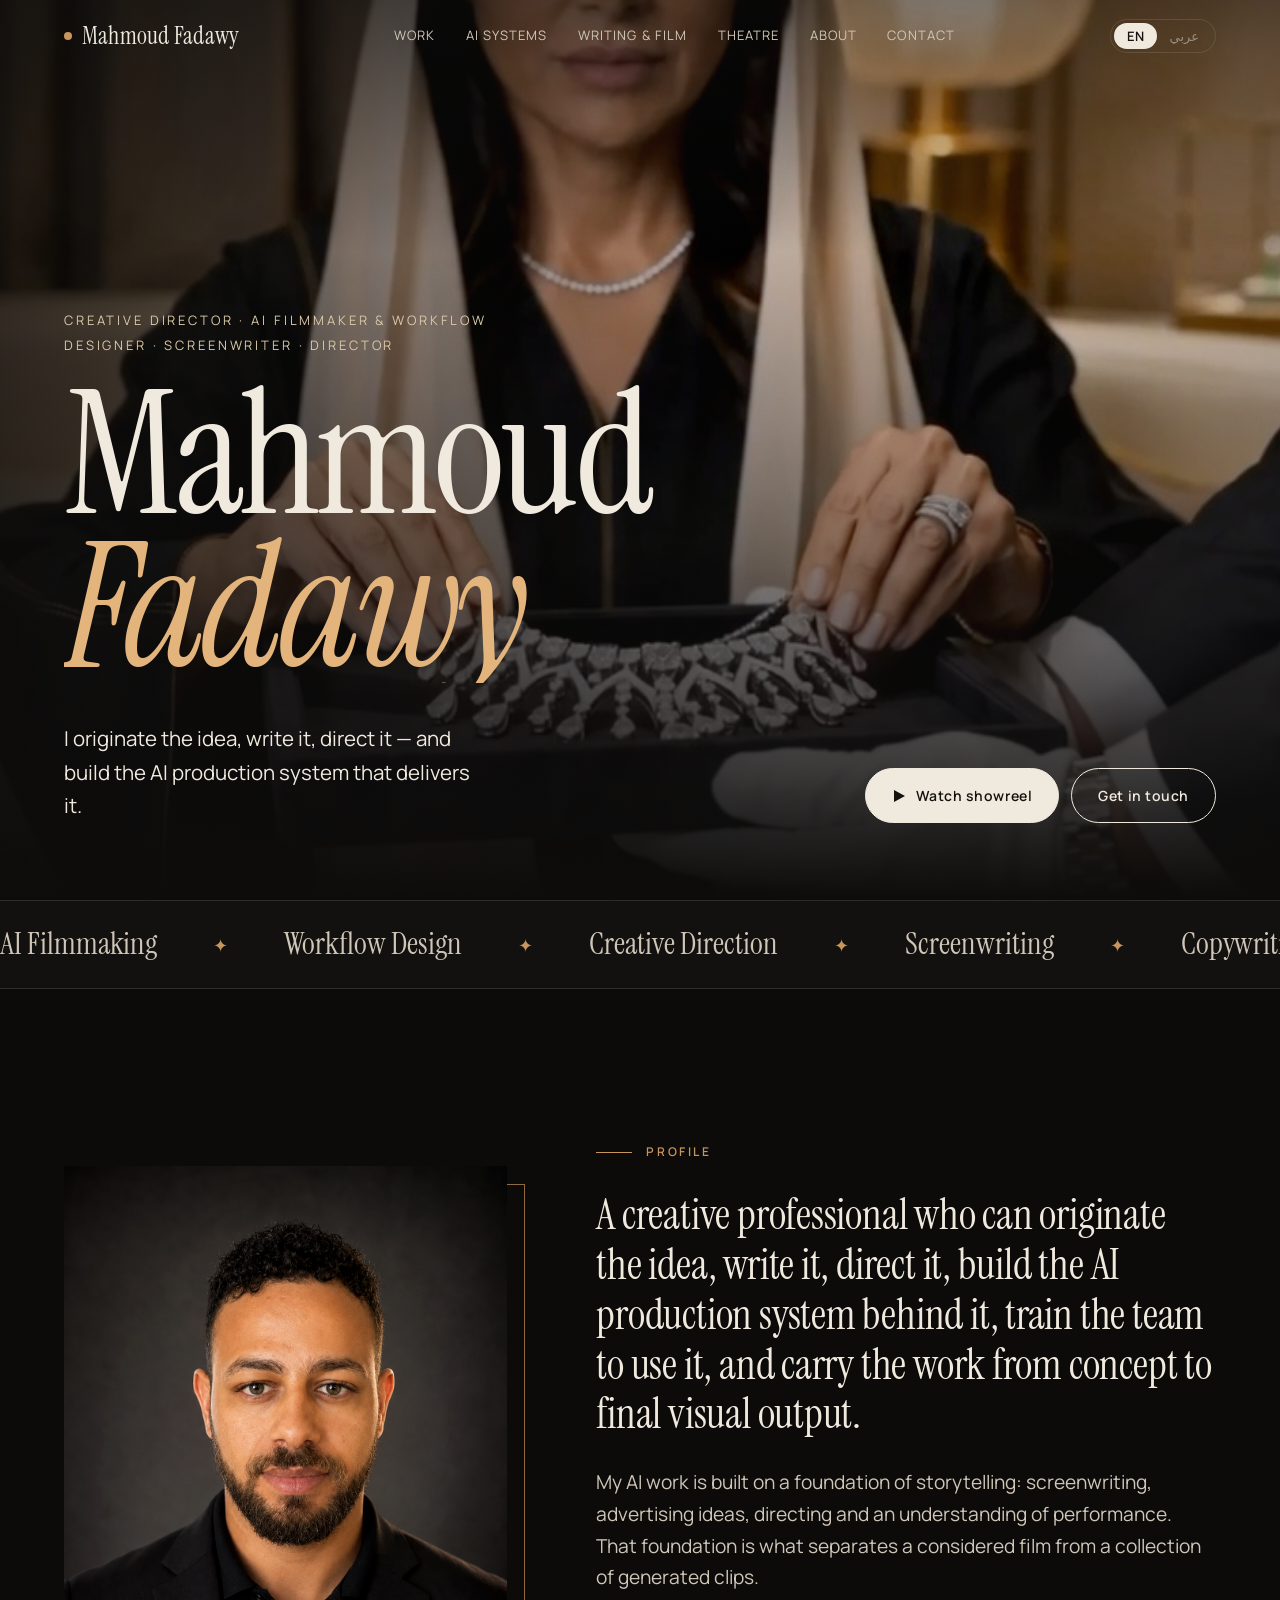
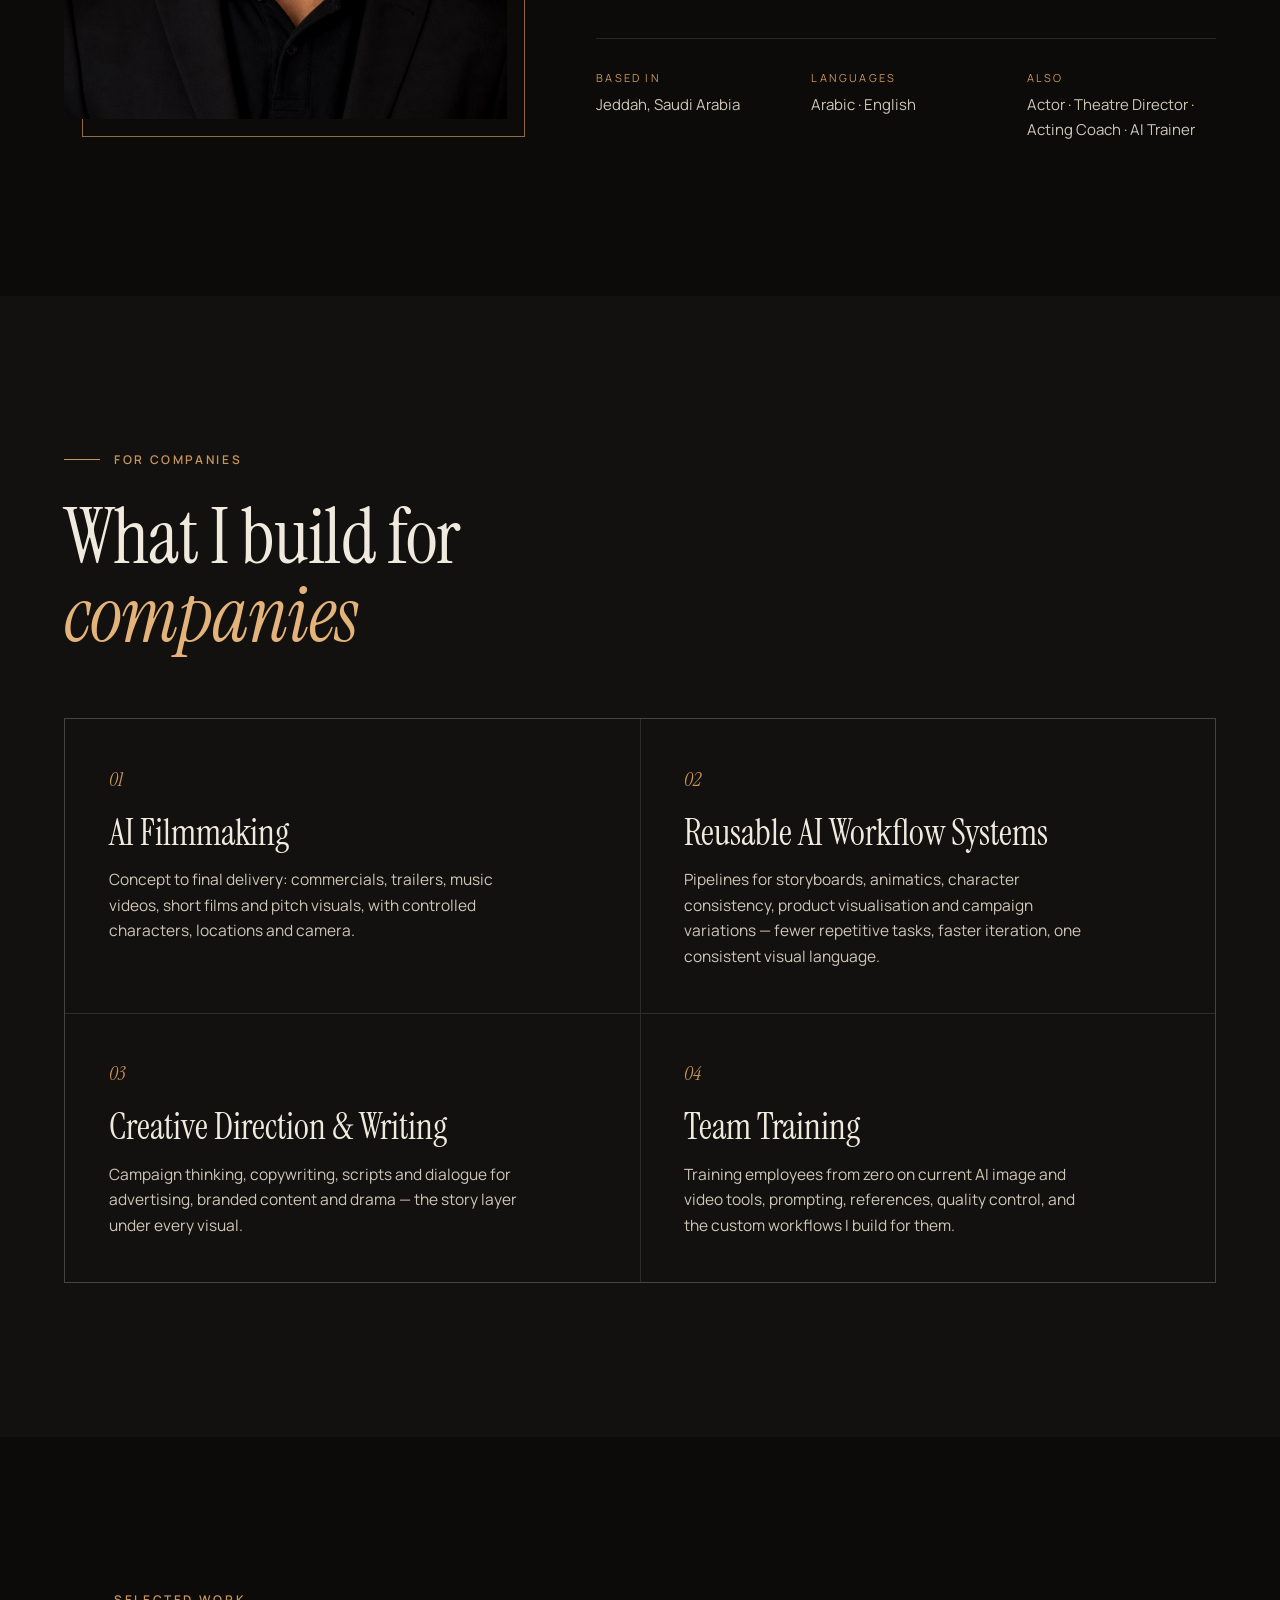
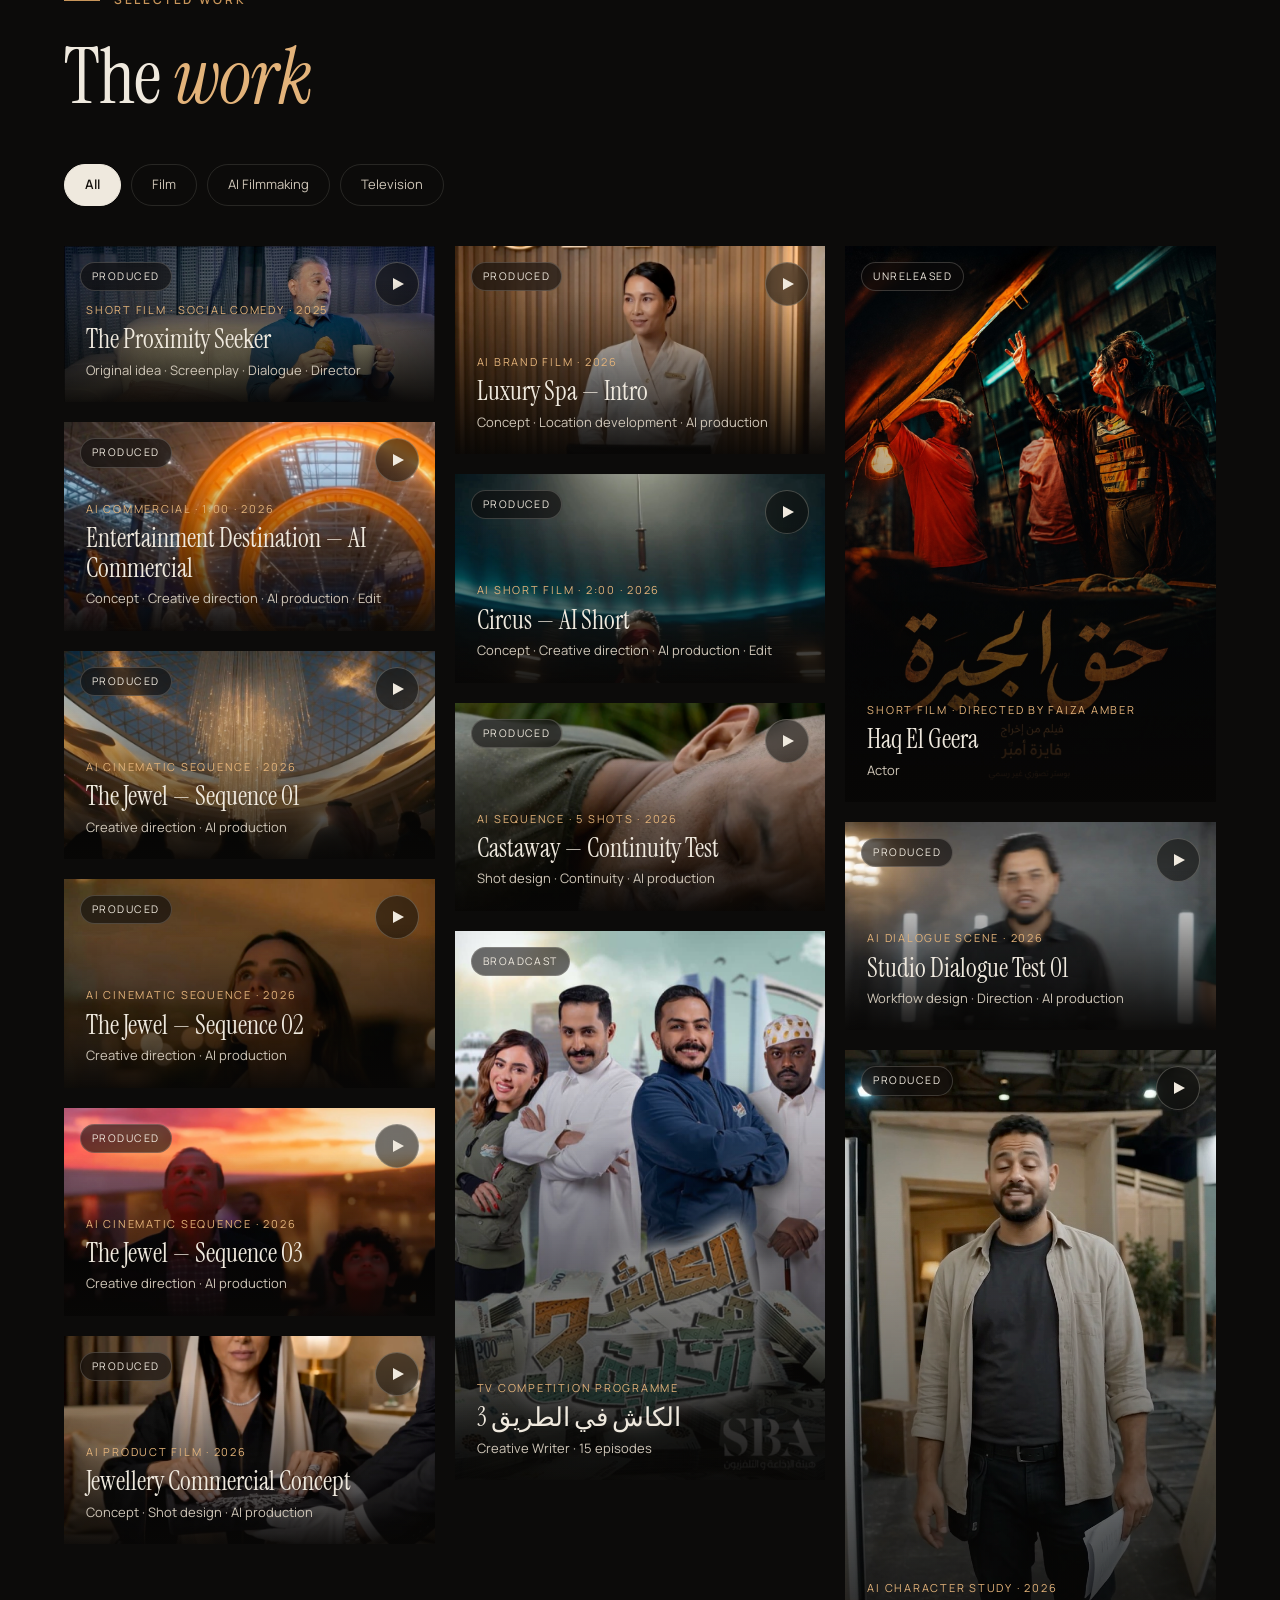
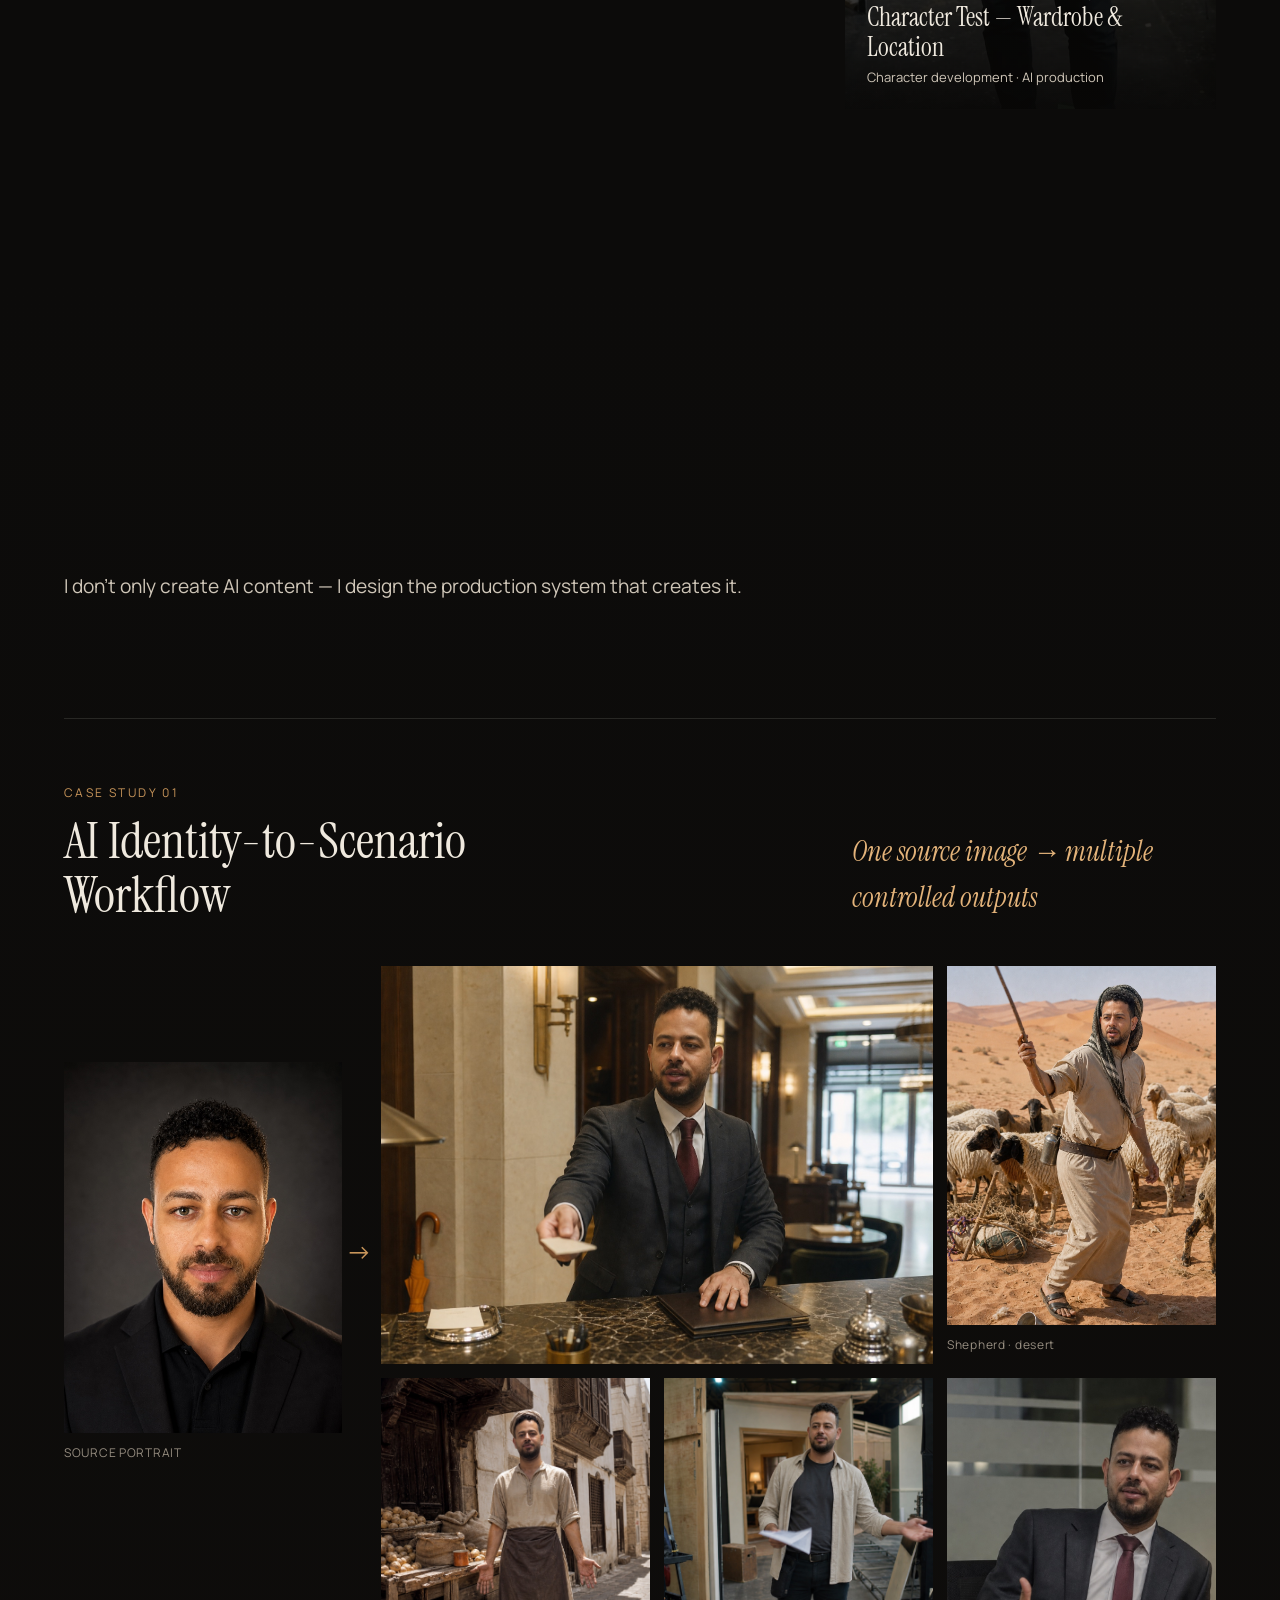
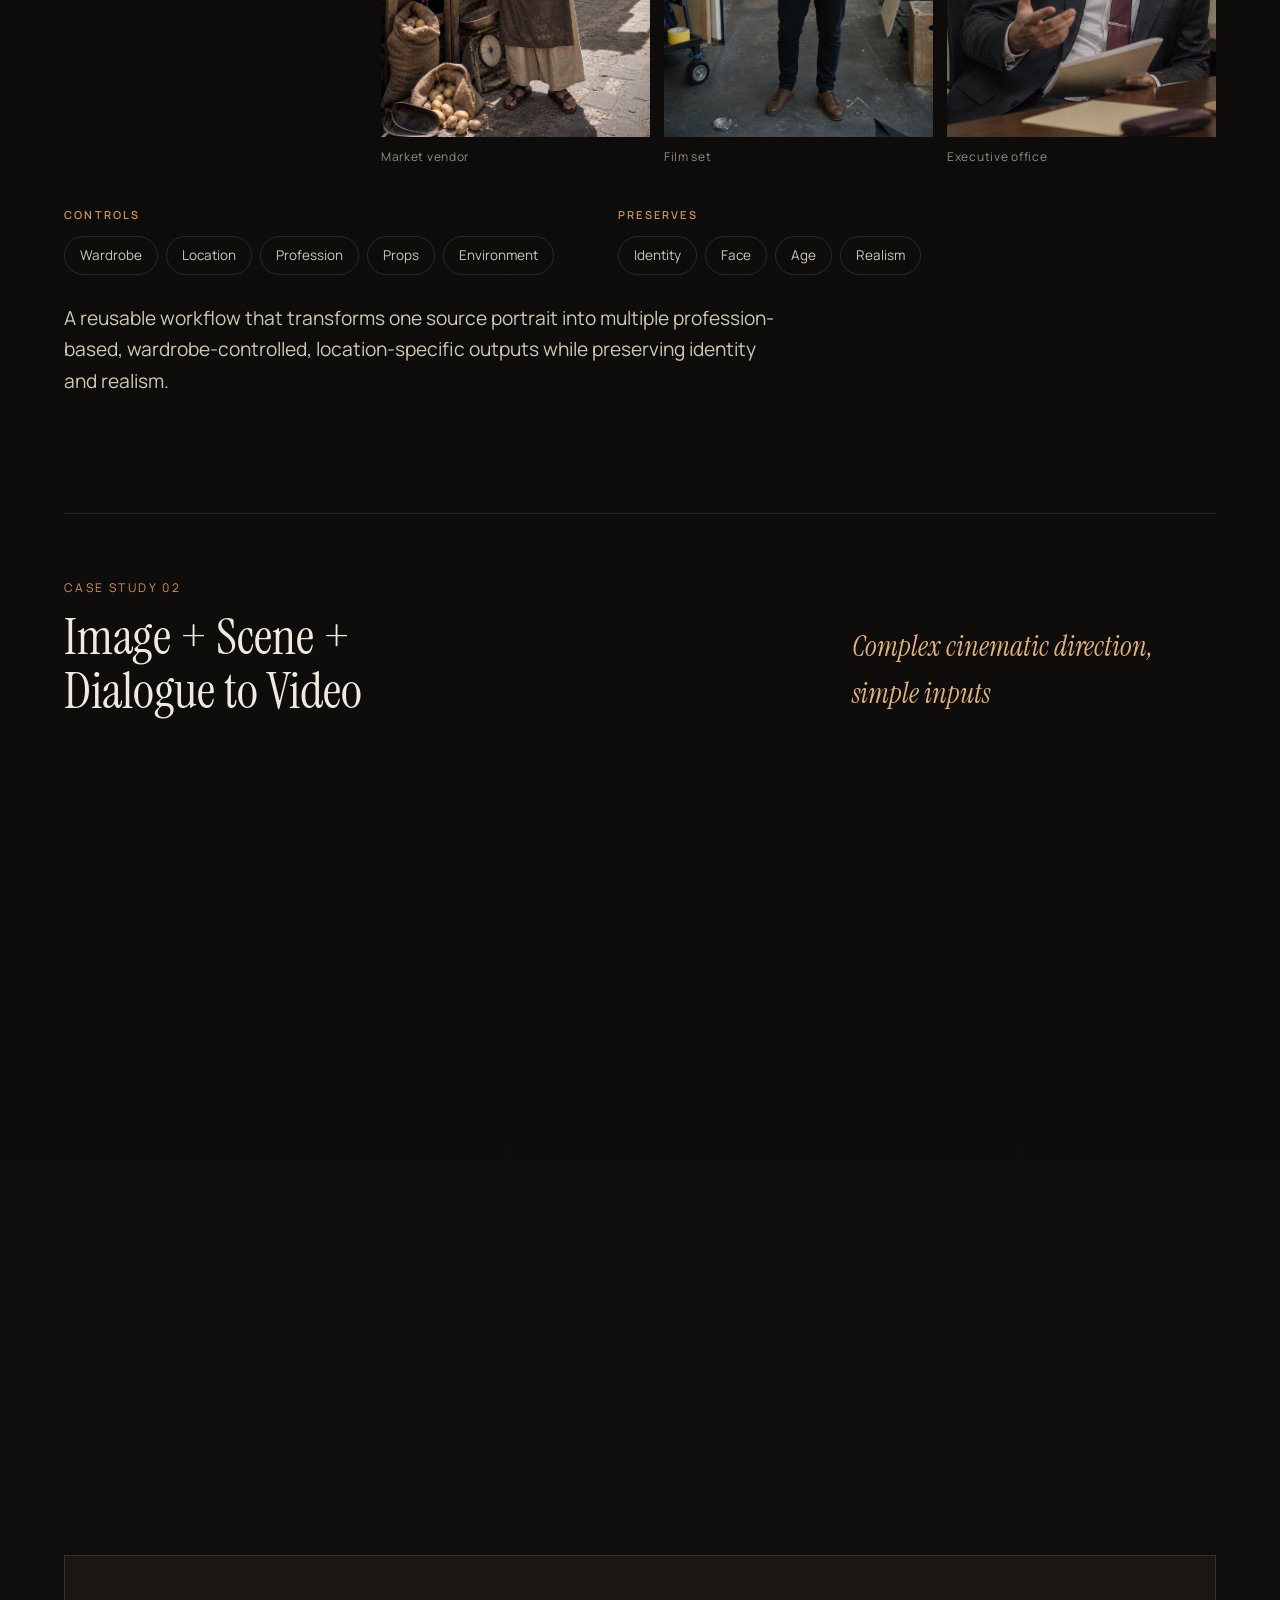
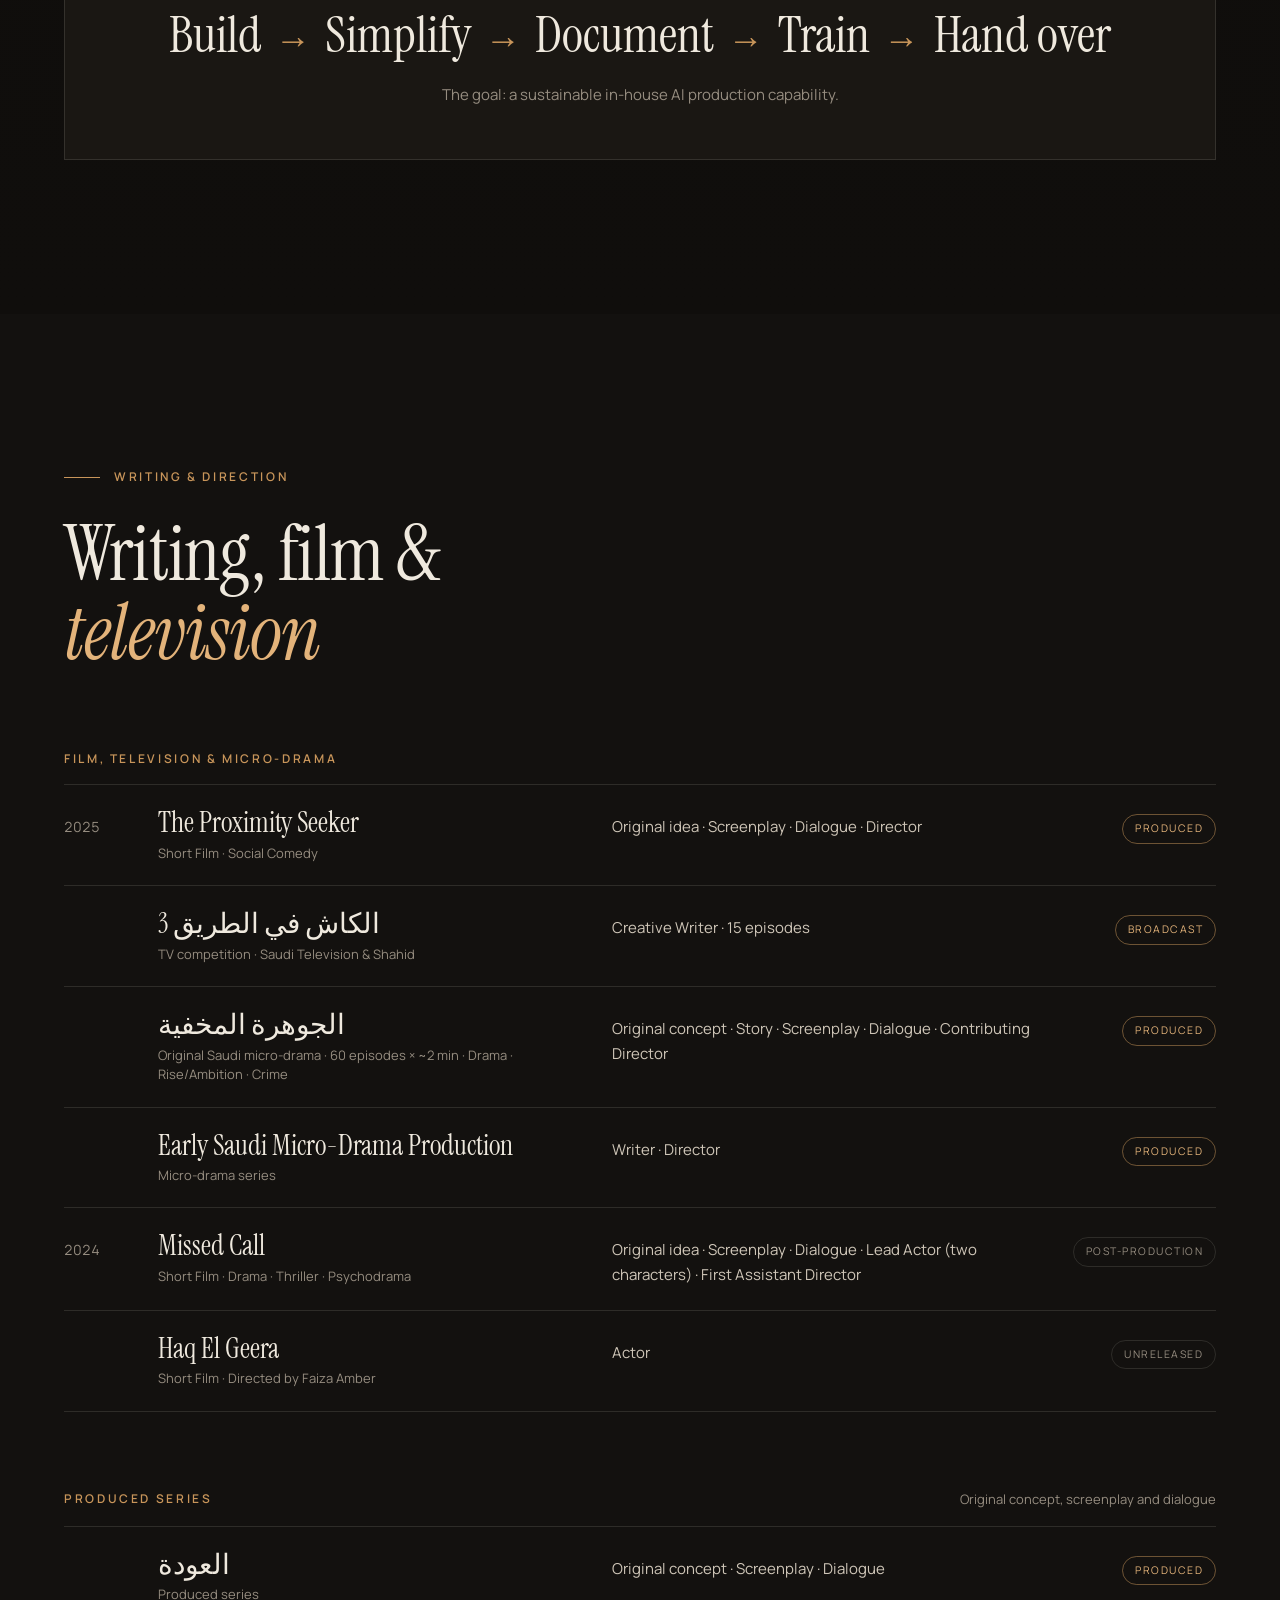
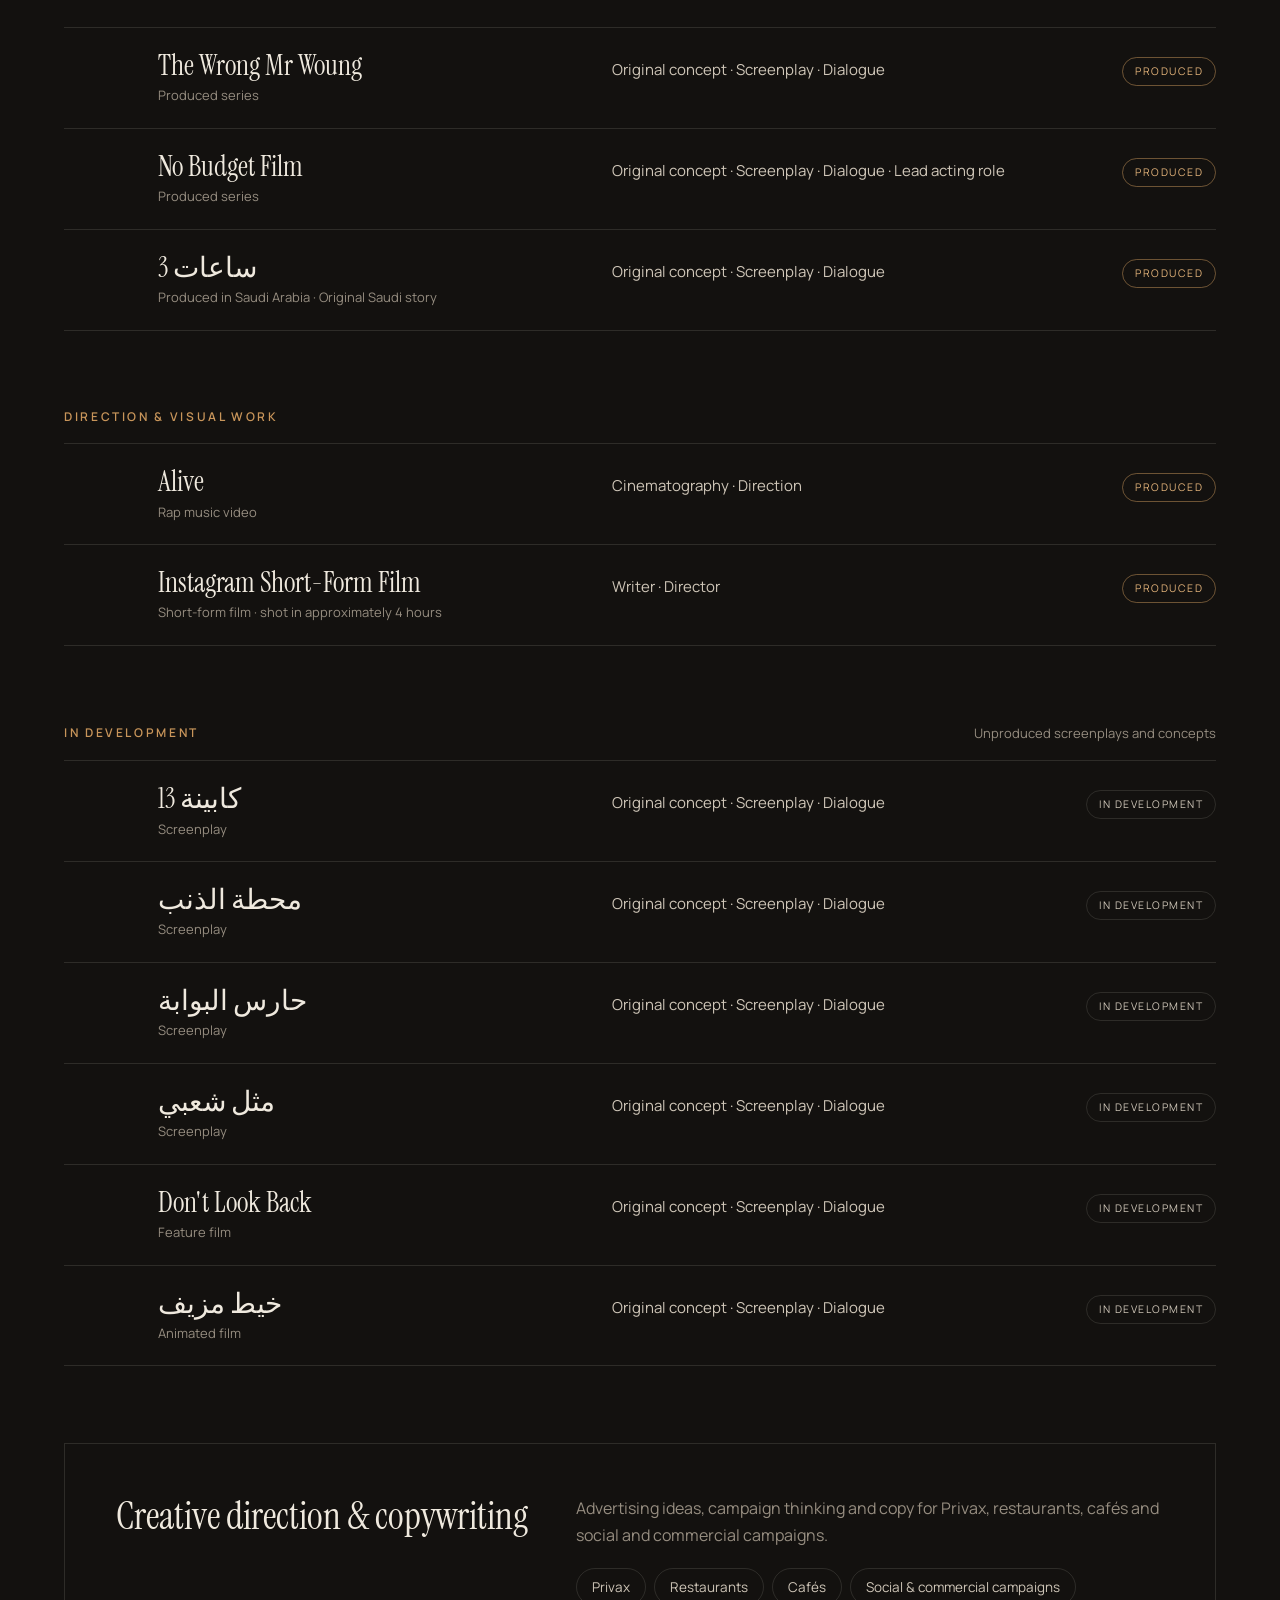
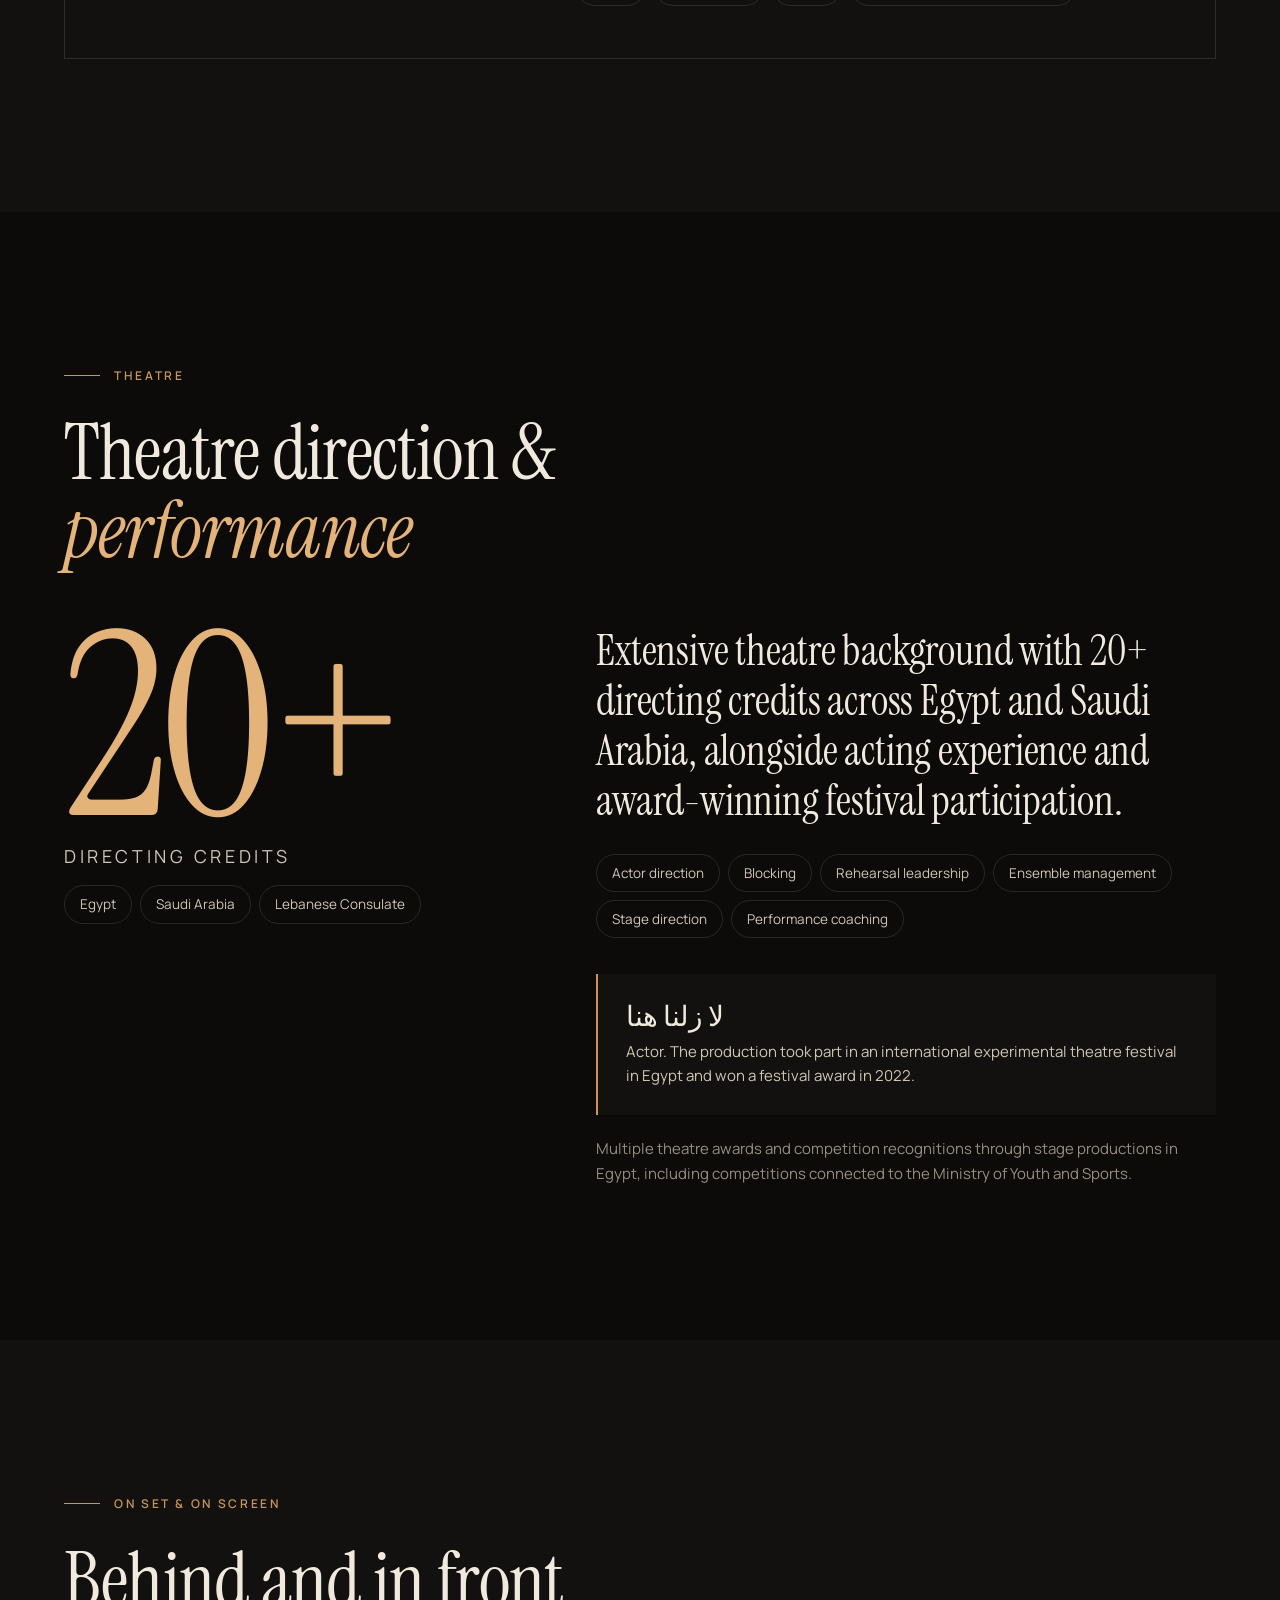
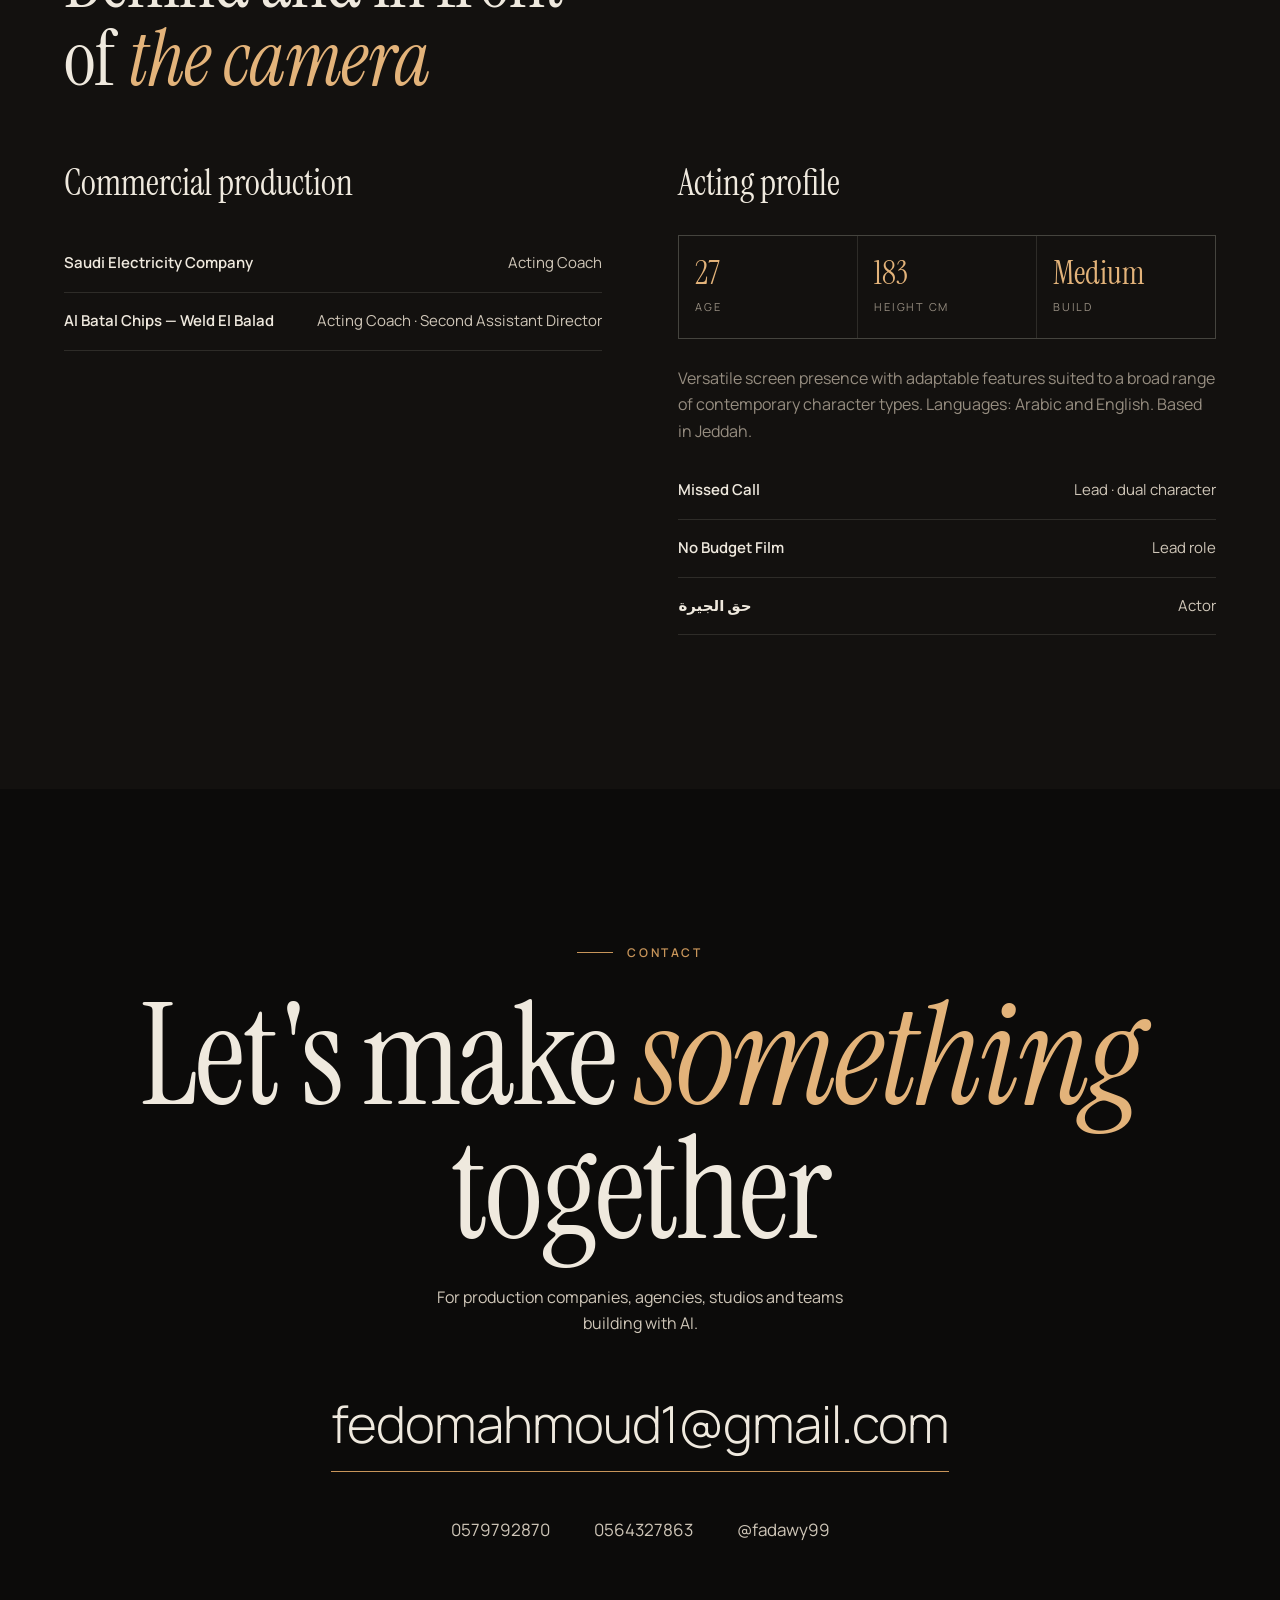
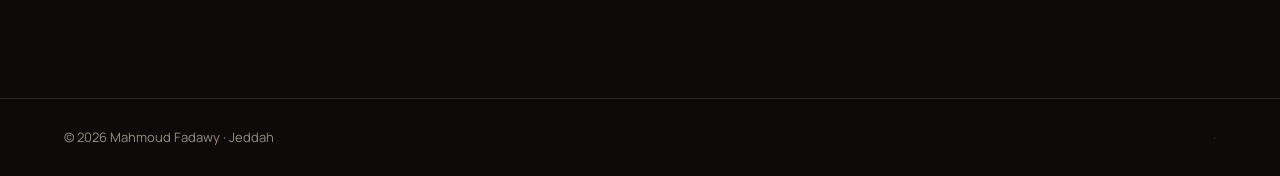
==== index.html @ d5ceb73c "Initial portfolio site Co-Authored-By: Claude Sonnet 5.5 <noreply@anthropic.com>" ====
<!doctype html>
<html lang="en" dir="ltr">
<head>
<meta charset="utf-8">
<meta name="viewport" content="width=device-width,initial-scale=1,viewport-fit=cover">
<title>Mahmoud Fadawy — Creative Director · AI Filmmaker · Screenwriter · Director</title>
<meta name="description" content="Mahmoud Fadawy is a Jeddah-based creative director, AI filmmaker and workflow designer, screenwriter and director. Portfolio of AI films, reusable AI production systems, film, television and theatre.">
<meta name="theme-color" content="#0c0b0a">
<meta property="og:title" content="Mahmoud Fadawy — Creative Director · AI Filmmaker · Director">
<meta property="og:description" content="AI filmmaking, reusable AI production systems, screenwriting and direction. Based in Jeddah.">
<meta property="og:image" content="media/img/p-reel.jpg">
<meta property="og:type" content="website">
<link rel="icon" href="data:image/svg+xml,<svg xmlns='http://www.w3.org/2000/svg' viewBox='0 0 32 32'><rect width='32' height='32' fill='%230c0b0a'/><circle cx='16' cy='16' r='6' fill='%23c8955a'/></svg>">
<link rel="preconnect" href="https://fonts.googleapis.com">
<link rel="preconnect" href="https://fonts.gstatic.com" crossorigin>
<link href="https://fonts.googleapis.com/css2?family=Instrument+Serif:ital@0;1&family=Manrope:wght@300;400;500;600;700&family=Noto+Kufi+Arabic:wght@400;500&family=IBM+Plex+Sans+Arabic:wght@300;400;500;600&display=swap" rel="stylesheet">
<link rel="stylesheet" href="css/style.css">
</head>
<body>

<header class="top" id="top">
  <div class="wrap bar">
    <a class="brand" href="#hero" data-ar="محمود فداوي"><i></i>Mahmoud Fadawy</a>
    <nav class="main" id="nav" aria-label="Main">
      <a href="#work" data-ar="الأعمال">Work</a>
      <a href="#systems" data-ar="أنظمة الذكاء الاصطناعي">AI Systems</a>
      <a href="#credits" data-ar="الكتابة والأفلام">Writing &amp; Film</a>
      <a href="#theatre" data-ar="المسرح">Theatre</a>
      <a href="#about" data-ar="نبذة">About</a>
      <a href="#contact" data-ar="تواصل">Contact</a>
    </nav>
    <div class="tools">
      <div class="lang" role="group" aria-label="Language">
        <button type="button" data-l="en" class="on" aria-label="English">EN</button>
        <button type="button" data-l="ar" aria-label="العربية">عربي</button>
      </div>
      <button class="burger" id="burger" aria-label="Menu" aria-expanded="false"><span></span><span></span></button>
    </div>
  </div>
</header>

<main>
<!-- HERO -->
<section class="hero" id="hero">
  <video class="bg" id="heroVid" src="media/video/reel.mp4" poster="media/img/p-reel.jpg" muted loop playsinline autoplay preload="auto"></video>
  <div class="wrap">
    <p class="kicker" data-ar="مدير إبداعي · صانع أفلام ذكاء اصطناعي ومصمم أنظمة إنتاج · كاتب سيناريو · مخرج">Creative Director · AI Filmmaker &amp; Workflow Designer · Screenwriter · Director</p>
    <h1 aria-label="Mahmoud Fadawy"><span><b data-ar="محمود">Mahmoud</b></span><span><b data-ar="فداوي">Fadawy</b></span></h1>
    <div class="row">
      <p class="tag" data-ar="أبتكر الفكرة، وأكتبها، وأخرجها، وأبني نظام الإنتاج بالذكاء الاصطناعي الذي يُنجزها.">I originate the idea, write it, direct it — and build the AI production system that delivers it.</p>
      <div class="ctas">
        <button class="btn fill" id="reelBtn" type="button"><svg viewBox="0 0 14 14" fill="currentColor"><path d="M2 1l11 6-11 6z"/></svg><span data-ar="شاهد الشوريل">Watch showreel</span></button>
        <a class="btn ghost" href="#contact" data-ar="تواصل معي">Get in touch</a>
      </div>
    </div>
  </div>
</section>

<div class="ticker" aria-hidden="true"><div id="tick"></div></div>

<!-- ABOUT -->
<section class="about" id="about">
  <div class="wrap grid">
    <div class="portrait rv"><img src="media/img/headshot.jpg" alt="Mahmoud Fadawy" width="1122" height="1402" loading="lazy"></div>
    <div>
      <div class="eyebrow rv" data-ar="نبذة">Profile</div>
      <p class="statement rv d1" data-ar="مبدع محترف يبتكر الفكرة ويكتبها ويخرجها، ويبني نظام الإنتاج بالذكاء الاصطناعي خلفها، ويدرّب الفريق على استخدامه، ويمضي بالعمل من الفكرة حتى المخرج البصري النهائي.">A creative professional who can originate the idea, write it, direct it, build the AI production system behind it, train the team to use it, and carry the work from concept to final visual output.</p>
      <p class="lead rv d2" data-ar="يقوم عملي في الذكاء الاصطناعي على أساس من السرد القصصي: الكتابة والأفكار الإعلانية والإخراج وفهم الأداء. هذا الأساس هو ما يفرّق بين فيلم مدروس ومجموعة مقاطع مولَّدة.">My AI work is built on a foundation of storytelling: screenwriting, advertising ideas, directing and an understanding of performance. That foundation is what separates a considered film from a collection of generated clips.</p>
      <dl class="facts rv d3">
        <div><dt data-ar="المقر">Based in</dt><dd data-ar="جدة، المملكة العربية السعودية">Jeddah, Saudi Arabia</dd></div>
        <div><dt data-ar="اللغات">Languages</dt><dd data-ar="العربية · الإنجليزية">Arabic · English</dd></div>
        <div><dt data-ar="أيضًا">Also</dt><dd data-ar="ممثل · مخرج مسرحي · مدرب تمثيل · مدرب ذكاء اصطناعي">Actor · Theatre Director · Acting Coach · AI Trainer</dd></div>
      </dl>
    </div>
  </div>
</section>

<!-- OFFER -->
<section class="offer" id="offer">
  <div class="wrap">
    <div class="eyebrow rv" data-ar="للشركات">For companies</div>
    <h2 class="title rv d1" data-ar="ما أبنيه للشركات">What I build for <em>companies</em></h2>
    <div class="cards">
      <article class="card rv"><span class="n">01</span><h3 data-ar="صناعة أفلام بالذكاء الاصطناعي">AI Filmmaking</h3><p data-ar="من الفكرة إلى التسليم النهائي: إعلانات وتريلرات وكليبات وأفلام قصيرة ومواد عرض، بشخصيات ومواقع وكاميرا خاضعة للتحكم.">Concept to final delivery: commercials, trailers, music videos, short films and pitch visuals, with controlled characters, locations and camera.</p></article>
      <article class="card rv d1"><span class="n">02</span><h3 data-ar="أنظمة إنتاج قابلة لإعادة الاستخدام">Reusable AI Workflow Systems</h3><p data-ar="مسارات عمل للستوري بورد والأنيماتك وثبات الشخصيات وتصوير المنتجات ونسخ الحملات: مهام متكررة أقل، وتكرار أسرع، ولغة بصرية موحّدة.">Pipelines for storyboards, animatics, character consistency, product visualisation and campaign variations — fewer repetitive tasks, faster iteration, one consistent visual language.</p></article>
      <article class="card rv"><span class="n">03</span><h3 data-ar="إدارة إبداعية وكتابة">Creative Direction &amp; Writing</h3><p data-ar="التفكير الإعلاني وكتابة الإعلانات والسيناريو والحوار للإعلان والمحتوى التجاري والدراما: الطبقة القصصية تحت كل صورة.">Campaign thinking, copywriting, scripts and dialogue for advertising, branded content and drama — the story layer under every visual.</p></article>
      <article class="card rv d1"><span class="n">04</span><h3 data-ar="تدريب الفرق">Team Training</h3><p data-ar="تدريب الموظفين من الصفر على أدوات الصورة والفيديو بالذكاء الاصطناعي والتوجيه والمراجع ومراقبة الجودة، وعلى أنظمة العمل المخصصة التي أبنيها.">Training employees from zero on current AI image and video tools, prompting, references, quality control, and the custom workflows I build for them.</p></article>
    </div>
  </div>
</section>

<!-- WORK -->
<section class="work-sec" id="work">
  <div class="wrap">
    <div class="eyebrow rv" data-ar="مختارات">Selected work</div>
    <h2 class="title rv d1" data-ar="الأعمال">The <em>work</em></h2>
    <div class="filters" id="filters" role="tablist"></div>
    <div class="masonry" id="works"></div>
  </div>
</section>

<!-- SYSTEMS -->
<section class="systems" id="systems">
  <div class="wrap">
    <div class="eyebrow rv" data-ar="أنظمة الإنتاج">Production systems</div>
    <h2 class="title rv d1" data-ar="أنظمة العمل بالذكاء الاصطناعي">AI workflow <em>systems</em></h2>
    <p class="lead rv d2" data-ar="لا أكتفي بصناعة محتوى الذكاء الاصطناعي، بل أصمّم نظام الإنتاج الذي يصنعه.">I don't only create AI content — I design the production system that creates it.</p>

    <!-- Case 01 -->
    <div class="case">
      <div class="head rv">
        <div>
          <div class="tag" data-ar="دراسة حالة ٠١">Case study 01</div>
          <h3 data-ar="نظام تحويل الهوية إلى سيناريو">AI Identity-to-Scenario Workflow</h3>
        </div>
        <p class="key" data-ar="صورة واحدة ← مخرجات متعددة تحت السيطرة">One source image → multiple controlled outputs</p>
      </div>
      <div class="ident">
        <figure class="src rv"><img src="media/img/headshot.jpg" alt="Source portrait" loading="lazy"><figcaption data-ar="الصورة المصدر">SOURCE PORTRAIT</figcaption></figure>
        <div class="results">
          <figure class="rv wide"><img src="media/img/identity-4.jpg" alt="Hotel concierge scenario" loading="lazy"><figcaption data-ar="موظف استقبال فندقي">Hotel concierge</figcaption></figure>
          <figure class="rv d1"><img src="media/img/identity-3.jpg" alt="Shepherd in the desert" loading="lazy"><figcaption data-ar="راعي في الصحراء">Shepherd · desert</figcaption></figure>
          <figure class="rv"><img src="media/img/identity-1.jpg" alt="Market vendor" loading="lazy"><figcaption data-ar="بائع في السوق القديم">Market vendor</figcaption></figure>
          <figure class="rv d1"><img src="media/img/identity-6.jpg" alt="Film set" loading="lazy"><figcaption data-ar="موقع تصوير">Film set</figcaption></figure>
          <figure class="rv d2"><img src="media/img/identity-5.jpg" alt="Executive office" loading="lazy"><figcaption data-ar="مكتب تنفيذي">Executive office</figcaption></figure>
        </div>
      </div>
      <div class="controls rv">
        <div><h4 data-ar="يتحكم في">Controls</h4><div class="pills"><span data-ar="الملابس">Wardrobe</span><span data-ar="الموقع">Location</span><span data-ar="المهنة">Profession</span><span data-ar="الإكسسوارات">Props</span><span data-ar="البيئة">Environment</span></div></div>
        <div><h4 data-ar="ويحافظ على">Preserves</h4><div class="pills"><span data-ar="الهوية">Identity</span><span data-ar="الملامح">Face</span><span data-ar="العمر">Age</span><span data-ar="الواقعية">Realism</span></div></div>
      </div>
      <p class="lead rv" data-ar="نظام قابل لإعادة الاستخدام يحوّل صورة شخصية واحدة إلى مخرجات متعددة بحسب المهنة والملابس والموقع، مع الحفاظ على الهوية والواقعية.">A reusable workflow that transforms one source portrait into multiple profession-based, wardrobe-controlled, location-specific outputs while preserving identity and realism.</p>
    </div>

    <!-- Case 02 -->
    <div class="case">
      <div class="head rv">
        <div>
          <div class="tag" data-ar="دراسة حالة ٠٢">Case study 02</div>
          <h3 data-ar="من الصورة والمشهد والحوار إلى فيديو">Image + Scene + Dialogue to Video</h3>
        </div>
        <p class="key" data-ar="إخراج سينمائي معقّد بمدخلات بسيطة">Complex cinematic direction, simple inputs</p>
      </div>
      <div class="flow rv">
        <div class="in">
          <div class="node"><small data-ar="مدخل ١">Input 1</small><span data-ar="صورة مرجعية">Reference image</span></div>
          <div class="node"><small data-ar="مدخل ٢">Input 2</small><span data-ar="توجيه المشهد">Scene direction</span></div>
          <div class="node"><small data-ar="مدخل ٣">Input 3</small><span data-ar="الحوار الحرفي">Exact dialogue</span></div>
        </div>
        <div class="arrow">→</div>
        <div class="node core"><small data-ar="النظام">System</small><span data-ar="مخرج الفيديو">Video Director</span></div>
        <div class="arrow">→</div>
        <div class="node"><small data-ar="مخرَج">Output</small><span data-ar="برومبت الفيديو النهائي">Final video prompt</span></div>
        <div class="arrow">→</div>
        <div class="node"><small data-ar="التوليد">Render</small><span data-ar="مولّد الفيديو">Video generator</span></div>
      </div>
      <div class="two">
        <div>
          <ul class="checks rv">
            <li data-ar="يحافظ على الهوية والملابس والموقع ما لم يُطلب تغييرها">Preserves identity, wardrobe and location unless a change is requested</li>
            <li data-ar="يوجّه الكاميرا والأداء">Directs camera behaviour and performance</li>
            <li data-ar="يضمن الاستمرارية والفيزياء الواقعية">Maintains continuity and realistic physics</li>
            <li data-ar="يدير الصوت البيئي داخل المشهد">Manages environmental sound within the scene</li>
            <li data-ar="تنطق الشخصية الحوار المكتوب حرفيًا، دون إضافة أي كلام">The character says exactly the supplied dialogue — nothing invented</li>
          </ul>
          <p class="quote rv" data-ar="مناسب للفرق: أي موظف يستطيع تشغيله دون خبرة في كتابة التوجيهات.">Team-friendly by design: anyone can operate it without prompt-writing expertise.</p>
        </div>
        <div class="players rv" id="sysPlayers"></div>
      </div>
    </div>

    <div class="process rv">
      <ol><li data-ar="ابنِ">Build</li><li data-ar="بسِّط">Simplify</li><li data-ar="وثّق">Document</li><li data-ar="درّب">Train</li><li data-ar="سلّم">Hand over</li></ol>
      <p data-ar="الهدف: قدرة إنتاج داخلية مستدامة بالذكاء الاصطناعي داخل شركتك.">The goal: a sustainable in-house AI production capability.</p>
    </div>
  </div>
</section>

<!-- CREDITS -->
<section class="credits" id="credits">
  <div class="wrap">
    <div class="eyebrow rv" data-ar="الكتابة والإخراج">Writing &amp; direction</div>
    <h2 class="title rv d1" data-ar="الكتابة والأفلام والتلفزيون">Writing, film &amp; <em>television</em></h2>
    <div id="creditGroups"></div>
    <div class="copy rv">
      <div>
        <h3 data-ar="الإدارة الإبداعية وكتابة الإعلانات">Creative direction &amp; copywriting</h3>
      </div>
      <div>
        <p class="muted" data-ar="أفكار إعلانية وتفكير حملات وكتابة نصوص لـ Privax والمطاعم والمقاهي وحملات التواصل الاجتماعي والحملات التجارية.">Advertising ideas, campaign thinking and copy for Privax, restaurants, cafés and social and commercial campaigns.</p>
        <div class="pills" style="margin-top:20px"><span>Privax</span><span data-ar="مطاعم">Restaurants</span><span data-ar="مقاهٍ">Cafés</span><span data-ar="حملات اجتماعية وتجارية">Social &amp; commercial campaigns</span></div>
      </div>
    </div>
  </div>
</section>

<!-- THEATRE -->
<section class="theatre" id="theatre">
  <div class="wrap">
    <div class="eyebrow rv" data-ar="المسرح">Theatre</div>
    <h2 class="title rv d1" data-ar="الإخراج المسرحي والأداء">Theatre direction &amp; <em>performance</em></h2>
    <div class="grid">
      <div class="rv">
        <div class="big">20+<small data-ar="عملًا مسرحيًا مُخرَجًا">directing credits</small></div>
        <div class="places"><span data-ar="مصر">Egypt</span><span data-ar="المملكة العربية السعودية">Saudi Arabia</span><span data-ar="القنصلية اللبنانية">Lebanese Consulate</span></div>
      </div>
      <div class="rv d1">
        <p class="statement" data-ar="خلفية مسرحية واسعة تضم أكثر من ٢٠ عملًا مُخرَجًا في مصر والسعودية، إلى جانب خبرة في التمثيل ومشاركات مهرجانية حاصلة على جوائز.">Extensive theatre background with 20+ directing credits across Egypt and Saudi Arabia, alongside acting experience and award-winning festival participation.</p>
        <div class="pills" style="margin-top:28px"><span data-ar="توجيه الممثلين">Actor direction</span><span data-ar="البلوكينغ">Blocking</span><span data-ar="قيادة البروفات">Rehearsal leadership</span><span data-ar="إدارة الفريق">Ensemble management</span><span data-ar="الإخراج المسرحي">Stage direction</span><span data-ar="تدريب الأداء">Performance coaching</span></div>
        <div class="hl"><h4>لا زلنا هنا</h4><p data-ar="ممثل. شارك العرض في مهرجان دولي للمسرح التجريبي في مصر، وحصل على جائزة في المهرجان عام ٢٠٢٢.">Actor. The production took part in an international experimental theatre festival in Egypt and won a festival award in 2022.</p></div>
        <p class="muted" style="margin-top:22px;font-size:15px" data-ar="جوائز وتكريمات متعددة في مسابقات مسرحية عبر عروض في مصر، منها مسابقات مرتبطة بوزارة الشباب والرياضة.">Multiple theatre awards and competition recognitions through stage productions in Egypt, including competitions connected to the Ministry of Youth and Sports.</p>
      </div>
    </div>
  </div>
</section>

<!-- ON SET -->
<section class="onset" id="onset">
  <div class="wrap">
    <div class="eyebrow rv" data-ar="في موقع التصوير">On set &amp; on screen</div>
    <h2 class="title rv d1" data-ar="أمام الكاميرا وخلفها">Behind and in front of <em>the camera</em></h2>
    <div class="grid">
      <div class="rv">
        <h3 data-ar="الإنتاج الإعلاني">Commercial production</h3>
        <ul class="mini" id="commercial"></ul>
      </div>
      <div class="rv d1">
        <h3 data-ar="الملف التمثيلي">Acting profile</h3>
        <div class="stats"><div><b>27</b><span data-ar="العمر">Age</span></div><div><b>183</b><span data-ar="الطول (سم)">Height cm</span></div><div><b data-ar="متوسط">Medium</b><span data-ar="البنية">Build</span></div></div>
        <p class="muted" data-ar="حضور سينمائي متعدد الاستخدامات بملامح مرنة تناسب طيفًا واسعًا من الشخصيات المعاصرة. اللغات: العربية والإنجليزية. المقر: جدة.">Versatile screen presence with adaptable features suited to a broad range of contemporary character types. Languages: Arabic and English. Based in Jeddah.</p>
        <ul class="mini" style="margin-top:18px">
          <li><b>Missed Call</b><span data-ar="دور البطولة · شخصيتان">Lead · dual character</span></li>
          <li><b>No Budget Film</b><span data-ar="دور البطولة">Lead role</span></li>
          <li><b>حق الجيرة</b><span data-ar="ممثل">Actor</span></li>
        </ul>
      </div>
    </div>
  </div>
</section>

<!-- CONTACT -->
<section class="contact" id="contact">
  <div class="wrap">
    <div class="eyebrow rv" style="justify-content:center" data-ar="تواصل">Contact</div>
    <h2 class="rv d1" data-ar="لنصنع <em>شيئًا</em> معًا">Let's make <em>something</em> together</h2>
    <p class="sub rv d2" data-ar="لشركات الإنتاج والوكالات والاستوديوهات والفرق التي تبني أعمالها بالذكاء الاصطناعي.">For production companies, agencies, studios and teams building with AI.</p>
    <a class="mail rv d2" href="mailto:fedomahmoud1@gmail.com">fedomahmoud1@gmail.com</a>
    <div class="reach rv d3">
      <a href="tel:+966579792870">0579792870</a>
      <a href="tel:+966564327863">0564327863</a>
      <a href="https://www.instagram.com/fadawy99" target="_blank" rel="noopener">@fadawy99</a>
    </div>
  </div>
</section>
</main>

<footer><div class="wrap"><span data-ar="© ٢٠٢٦ محمود فداوي · جدة">© 2026 Mahmoud Fadawy · Jeddah</span><a class="adm" href="admin/">·</a></div></footer>

<div class="lb" id="lb" role="dialog" aria-modal="true" aria-label="Viewer">
  <button class="x" id="lbx" aria-label="Close">×</button>
  <div class="stage" id="lbStage"></div>
  <div class="pl" id="lbPl"></div>
  <div class="cap"><div><h3 id="lbT"></h3><p id="lbD"></p></div></div>
</div>

<script src="js/content.js"></script>
<script src="js/app.js"></script>
</body>
</html>
---- css/style.css ----
:root{
  --bg:#0c0b0a; --bg2:#13110f; --bg3:#1a1713;
  --ink:#efe9de; --ink2:#cfc6b8; --mute:#968d80; --line:rgba(239,233,222,.12);
  --bronze:#c8955a; --amber:#e3b37a; --sand:#d9c7a6;
  --serif:'Instrument Serif','Times New Roman',serif;
  --sans:'Manrope',system-ui,-apple-system,'Segoe UI',sans-serif;
  --pad:clamp(20px,5vw,72px);
  --max:1360px;
  --ease:cubic-bezier(.2,.7,.2,1);
}
html[lang="ar"]{
  --serif:'Noto Kufi Arabic','Instrument Serif',serif;
  --sans:'IBM Plex Sans Arabic','Manrope',system-ui,sans-serif;
}
*{box-sizing:border-box;margin:0;padding:0}
html{scroll-behavior:smooth;-webkit-text-size-adjust:100%}
body{background:var(--bg);color:var(--ink);font-family:var(--sans);font-size:16px;line-height:1.65;overflow-x:hidden;-webkit-font-smoothing:antialiased}
body::before{content:"";position:fixed;inset:0;z-index:100;pointer-events:none;opacity:.07;mix-blend-mode:overlay;
  background-image:url("data:image/svg+xml;utf8,<svg xmlns='http://www.w3.org/2000/svg' width='220' height='220'><filter id='n'><feTurbulence type='fractalNoise' baseFrequency='.9' numOctaves='2' stitchTiles='stitch'/></filter><rect width='100%' height='100%' filter='url(%23n)'/></svg>")}
img,video{display:block;max-width:100%}
a{color:inherit;text-decoration:none}
button{font:inherit;color:inherit;background:none;border:0;cursor:pointer}
::selection{background:var(--bronze);color:#120e0a}
:focus-visible{outline:2px solid var(--amber);outline-offset:3px}
.wrap{max-width:var(--max);margin:0 auto;padding:0 var(--pad)}
section{position:relative;padding:clamp(80px,12vw,160px) 0}
.eyebrow{font-size:12px;letter-spacing:.22em;text-transform:uppercase;color:var(--bronze);display:flex;align-items:center;gap:14px;margin-bottom:28px;font-weight:600}
html[lang="ar"] .eyebrow{letter-spacing:.04em;font-size:14px}
.eyebrow::before{content:"";width:36px;height:1px;background:var(--bronze)}
h2.title{font-family:var(--serif);font-weight:400;font-size:clamp(38px,6vw,88px);line-height:1.02;letter-spacing:-.01em;max-width:16ch}
html[lang="ar"] h2.title{line-height:1.25;font-size:clamp(32px,5vw,68px);letter-spacing:0;max-width:20ch}
h2.title em{font-style:italic;color:var(--amber)}
.lead{color:var(--ink2);font-size:clamp(17px,1.5vw,21px);max-width:60ch;margin-top:28px}
.muted{color:var(--mute)}

/* reveal */
.rv{opacity:0;transform:translateY(28px);transition:opacity .9s var(--ease),transform .9s var(--ease)}
.rv.in{opacity:1;transform:none}
.rv.d1{transition-delay:.08s}.rv.d2{transition-delay:.16s}.rv.d3{transition-delay:.24s}

/* header */
header.top{position:fixed;inset:0 0 auto 0;z-index:50;transition:background .4s,backdrop-filter .4s,border-color .4s;border-bottom:1px solid transparent}
header.top.solid{background:rgba(12,11,10,.78);backdrop-filter:blur(14px);-webkit-backdrop-filter:blur(14px);border-color:var(--line)}
.bar{display:flex;align-items:center;justify-content:space-between;height:72px}
.brand{font-family:var(--serif);font-size:24px;letter-spacing:.01em;display:flex;align-items:center;gap:10px}
.brand i{font-style:normal;width:8px;height:8px;border-radius:50%;background:var(--bronze);display:inline-block}
nav.main{display:flex;gap:clamp(18px,2.4vw,36px);font-size:13px;letter-spacing:.08em;text-transform:uppercase;color:var(--ink2)}
html[lang="ar"] nav.main{letter-spacing:0;font-size:15px;text-transform:none}
nav.main a{position:relative;padding:6px 0;transition:color .3s}
nav.main a::after{content:"";position:absolute;inset:auto 0 0 0;height:1px;background:var(--amber);transform:scaleX(0);transform-origin:left;transition:transform .4s var(--ease)}
nav.main a:hover{color:var(--ink)}nav.main a:hover::after{transform:scaleX(1)}
.tools{display:flex;align-items:center;gap:14px}
.lang{display:flex;border:1px solid var(--line);border-radius:100px;padding:3px;font-size:13px}
.lang button{padding:5px 13px;border-radius:100px;color:var(--mute);transition:.3s;line-height:1.3}
.lang button.on{background:var(--ink);color:#14110d;font-weight:600}
.burger{display:none;width:40px;height:40px;position:relative}
.burger span{position:absolute;left:9px;right:9px;height:1.5px;background:var(--ink);transition:.3s}
.burger span:nth-child(1){top:14px}.burger span:nth-child(2){top:25px}
.burger.open span:nth-child(1){top:20px;transform:rotate(45deg)}
.burger.open span:nth-child(2){top:20px;transform:rotate(-45deg)}

/* hero */
.hero{min-height:100svh;padding:0;display:flex;align-items:flex-end;overflow:hidden;background:#000}
.hero video.bg{position:absolute;inset:0;width:100%;height:100%;object-fit:cover;filter:saturate(.92) contrast(1.04);transform:scale(1.04)}
.hero::after{content:"";position:absolute;inset:0;background:
  linear-gradient(180deg,rgba(12,11,10,.55) 0%,rgba(12,11,10,.05) 28%,rgba(12,11,10,.55) 68%,var(--bg) 100%),
  linear-gradient(90deg,rgba(12,11,10,.72) 0%,rgba(12,11,10,0) 60%)}
html[dir="rtl"] .hero::after{background:
  linear-gradient(180deg,rgba(12,11,10,.55) 0%,rgba(12,11,10,.05) 28%,rgba(12,11,10,.55) 68%,var(--bg) 100%),
  linear-gradient(270deg,rgba(12,11,10,.72) 0%,rgba(12,11,10,0) 60%)}
.hero .wrap{position:relative;z-index:2;width:100%;padding-bottom:clamp(36px,6vw,80px)}
.kicker{font-size:clamp(11px,1.1vw,13px);letter-spacing:.22em;text-transform:uppercase;color:var(--sand);max-width:56ch;margin-bottom:22px;line-height:1.9}
html[lang="ar"] .kicker{letter-spacing:.02em;font-size:15px;text-transform:none}
.hero h1{font-family:var(--serif);font-weight:400;font-size:clamp(64px,13.5vw,224px);line-height:.88;letter-spacing:-.025em}
html[lang="ar"] .hero h1{font-size:clamp(56px,11vw,176px);line-height:1.12;letter-spacing:0}
.hero h1 span{display:block;overflow:hidden}
.hero h1 span b{display:block;font-weight:400;transform:translateY(105%);animation:up 1.3s var(--ease) .15s forwards}
.hero h1 span:nth-child(2) b{animation-delay:.3s;font-style:italic;color:var(--amber)}
html[lang="ar"] .hero h1 span:nth-child(2) b{font-style:normal}
@keyframes up{to{transform:none}}
.hero .row{display:flex;flex-wrap:wrap;align-items:flex-end;justify-content:space-between;gap:28px;margin-top:clamp(24px,3vw,44px)}
.hero p.tag{font-size:clamp(17px,1.6vw,22px);max-width:34ch;color:var(--ink);opacity:0;animation:fade 1.2s .9s forwards}
.ctas{display:flex;flex-wrap:wrap;gap:12px;opacity:0;animation:fade 1.2s 1.1s forwards}
@keyframes fade{to{opacity:1}}
.btn{display:inline-flex;align-items:center;gap:10px;padding:15px 26px;border-radius:100px;font-size:14px;letter-spacing:.04em;font-weight:600;border:1px solid var(--ink);transition:.35s var(--ease)}
.btn.fill{background:var(--ink);color:#14110d}
.btn.fill:hover{background:var(--amber);border-color:var(--amber)}
.btn.ghost:hover{background:rgba(239,233,222,.1)}
.btn svg{width:14px;height:14px}
.scrollcue{position:absolute;z-index:2;bottom:34px;inset-inline-end:var(--pad);font-size:11px;letter-spacing:.2em;text-transform:uppercase;color:var(--mute);writing-mode:vertical-rl;display:none}

/* ticker */
.ticker{border-block:1px solid var(--line);overflow:hidden;padding:18px 0;background:var(--bg2)}
.ticker div{display:flex;gap:56px;width:max-content;animation:tick 48s linear infinite;font-family:var(--serif);font-size:clamp(20px,2.4vw,32px);color:var(--ink2);white-space:nowrap}
.ticker span::after{content:"✦";color:var(--bronze);margin-inline-start:56px;font-size:.6em;vertical-align:middle}
html[dir="rtl"] .ticker div{animation-direction:reverse}
@keyframes tick{to{transform:translateX(-50%)}}

/* about */
.about .grid{display:grid;grid-template-columns:minmax(260px,5fr) 7fr;gap:clamp(36px,7vw,120px);align-items:center}
.portrait{position:relative;aspect-ratio:4/5;max-width:520px}
.portrait img{width:100%;height:100%;object-fit:cover;filter:contrast(1.03)}
.portrait::before{content:"";position:absolute;inset:18px -18px -18px 18px;border:1px solid var(--bronze);z-index:-1;opacity:.7}
html[dir="rtl"] .portrait::before{inset:18px 18px -18px -18px}
.statement{font-family:var(--serif);font-size:clamp(26px,3.3vw,46px);line-height:1.18;letter-spacing:-.005em}
html[lang="ar"] .statement{line-height:1.6;font-size:clamp(22px,2.6vw,36px)}
.facts{display:grid;grid-template-columns:repeat(auto-fit,minmax(170px,1fr));gap:26px;margin-top:44px;padding-top:30px;border-top:1px solid var(--line)}
.facts dt{font-size:11px;letter-spacing:.2em;text-transform:uppercase;color:var(--bronze);margin-bottom:6px}
html[lang="ar"] .facts dt{letter-spacing:.02em;font-size:13px}
.facts dd{color:var(--ink2);font-size:15px}

/* offer */
.offer{background:var(--bg2)}
.cards{display:grid;grid-template-columns:repeat(2,1fr);gap:1px;background:var(--line);margin-top:64px;border:1px solid var(--line)}
.card{background:var(--bg2);padding:clamp(28px,3.4vw,52px);transition:background .5s}
.card:hover{background:var(--bg3)}
.card .n{font-family:var(--serif);font-style:italic;color:var(--bronze);font-size:20px}
.card h3{font-family:var(--serif);font-weight:400;font-size:clamp(28px,2.8vw,40px);line-height:1.1;margin:18px 0 14px}
html[lang="ar"] .card h3{line-height:1.4;font-size:clamp(24px,2.4vw,32px)}
.card p{color:var(--ink2);font-size:15.5px;max-width:46ch}

/* work */
.filters{display:flex;flex-wrap:wrap;gap:10px;margin:48px 0 40px}
.chip{padding:9px 20px;border:1px solid var(--line);border-radius:100px;font-size:13px;color:var(--ink2);transition:.3s}
.chip:hover{border-color:var(--mute)}
.chip.on{background:var(--ink);color:#14110d;border-color:var(--ink);font-weight:600}
.masonry{columns:3;column-gap:20px}
.work{break-inside:avoid;margin-bottom:20px;position:relative;cursor:pointer;overflow:hidden;background:var(--bg3);display:block;width:100%;text-align:start}
.work .media{position:relative;overflow:hidden}
.work .media img,.work .media video{width:100%;height:auto;transition:transform 1.2s var(--ease),filter .6s}
.work:hover .media img,.work:hover .media video{transform:scale(1.045)}
.work .media video{position:absolute;inset:0;height:100%;object-fit:cover;opacity:0;transition:opacity .5s}
.work.hov .media video{opacity:1}
.work .shade{position:absolute;inset:0;background:linear-gradient(180deg,rgba(0,0,0,0) 22%,rgba(8,7,6,.94) 100%);pointer-events:none}
.work .info{position:absolute;inset:auto 0 0 0;padding:22px;display:flex;flex-direction:column;gap:6px}
.work .info small{font-size:11px;letter-spacing:.16em;text-transform:uppercase;color:var(--amber)}
html[lang="ar"] .work .info small{letter-spacing:.02em;font-size:13px}
.work .info h3{font-family:var(--serif);font-weight:400;font-size:clamp(21px,2vw,28px);line-height:1.15}
html[lang="ar"] .work .info h3{line-height:1.4;font-size:clamp(18px,1.8vw,24px)}
.work .info p{font-size:13px;color:var(--ink2);line-height:1.5}
.play{position:absolute;top:16px;inset-inline-end:16px;width:44px;height:44px;border-radius:50%;background:rgba(12,11,10,.55);backdrop-filter:blur(8px);display:grid;place-items:center;border:1px solid rgba(239,233,222,.25);transition:.4s}
.play svg{width:14px;height:14px;margin-inline-start:2px}
.work:hover .play{background:var(--amber);border-color:var(--amber)}
.work:hover .play svg{fill:#14110d}
.badge{position:absolute;top:16px;inset-inline-start:16px;font-size:10.5px;letter-spacing:.14em;text-transform:uppercase;padding:5px 11px;border-radius:100px;background:rgba(12,11,10,.6);backdrop-filter:blur(8px);border:1px solid rgba(239,233,222,.2);color:var(--ink)}
html[lang="ar"] .badge{letter-spacing:0;font-size:12px}
.work.hide{display:none}

/* systems */
.systems{background:linear-gradient(180deg,var(--bg) 0%,#100e0c 100%)}
.case{margin-top:clamp(64px,9vw,120px);padding-top:clamp(40px,5vw,64px);border-top:1px solid var(--line)}
.case .head{display:flex;flex-wrap:wrap;justify-content:space-between;gap:24px 60px;align-items:flex-end;margin-bottom:44px}
.case .tag{font-size:12px;letter-spacing:.2em;text-transform:uppercase;color:var(--bronze);margin-bottom:12px}
html[lang="ar"] .case .tag{letter-spacing:.02em;font-size:14px}
.case h3{font-family:var(--serif);font-weight:400;font-size:clamp(30px,4vw,56px);line-height:1.05;max-width:18ch}
html[lang="ar"] .case h3{line-height:1.35;font-size:clamp(26px,3.2vw,44px);max-width:24ch}
.case .key{font-family:var(--serif);font-style:italic;color:var(--amber);font-size:clamp(20px,2.2vw,30px);max-width:28ch}
html[lang="ar"] .case .key{font-style:normal;line-height:1.5}
.ident{display:grid;grid-template-columns:minmax(200px,3fr) 9fr;gap:clamp(18px,3vw,40px);align-items:start}
.ident figure{position:relative}
.ident figure img{width:100%;object-fit:cover;aspect-ratio:3/4}
.ident figcaption{margin-top:10px;font-size:12px;color:var(--mute);letter-spacing:.06em}
.src{position:sticky;top:96px}
.src::after{content:"→";position:absolute;top:42%;inset-inline-end:-30px;color:var(--bronze);font-size:26px}
html[dir="rtl"] .src::after{content:"←"}
.results{display:grid;grid-template-columns:repeat(3,1fr);gap:14px}
.results figure img{aspect-ratio:3/4}
.results figure.wide{grid-column:span 2}
.results figure.wide img{aspect-ratio:3/2;height:100%}
.controls{display:flex;flex-wrap:wrap;gap:36px 64px;margin-top:40px}
.controls h4{font-size:11px;letter-spacing:.2em;text-transform:uppercase;color:var(--bronze);margin-bottom:12px;font-weight:600}
html[lang="ar"] .controls h4{letter-spacing:.02em;font-size:14px}
.pills{display:flex;flex-wrap:wrap;gap:8px}
.pills span{padding:7px 15px;border:1px solid var(--line);border-radius:100px;font-size:13.5px;color:var(--ink2)}
.flow{display:flex;flex-wrap:wrap;align-items:stretch;gap:14px;margin-bottom:48px}
.flow .in{display:flex;flex-direction:column;gap:8px;min-width:210px}
.node{border:1px solid var(--line);padding:16px 22px;background:var(--bg2);font-size:14px;display:flex;flex-direction:column;justify-content:center;min-width:150px}
.node small{display:block;font-size:10.5px;letter-spacing:.18em;text-transform:uppercase;color:var(--bronze);margin-bottom:2px}
html[lang="ar"] .node small{letter-spacing:.02em;font-size:12px}
.node.core{background:var(--bronze);color:#150f09;border-color:var(--bronze);font-weight:700}
.node.core small{color:#2a1b0d}
.arrow{align-self:center;color:var(--bronze);font-size:22px}
html[dir="rtl"] .arrow{transform:scaleX(-1)}
.two{display:grid;grid-template-columns:5fr 7fr;gap:clamp(28px,5vw,80px);align-items:start}
.checks{list-style:none;display:grid;gap:14px}
.checks li{padding-inline-start:30px;position:relative;color:var(--ink2);font-size:15.5px}
.checks li::before{content:"";position:absolute;inset-inline-start:0;top:.55em;width:14px;height:1px;background:var(--amber)}
.quote{font-family:var(--serif);font-size:clamp(24px,2.8vw,38px);line-height:1.2;margin-top:34px;color:var(--ink)}
html[lang="ar"] .quote{line-height:1.6;font-size:clamp(20px,2.2vw,30px)}
.players{display:grid;grid-template-columns:1fr 1fr;gap:14px}
.players video{width:100%;aspect-ratio:16/9;object-fit:cover;background:#000}
.players .vid{position:relative}
.players .vid button{position:absolute;inset:0;display:grid;place-items:center;background:linear-gradient(0deg,rgba(0,0,0,.25),rgba(0,0,0,0))}
.players .vid.playing button{display:none}
.players .vid .play{position:static;width:58px;height:58px}
.process{margin-top:clamp(60px,8vw,110px);padding:clamp(28px,4vw,56px);background:var(--bg3);border:1px solid var(--line);text-align:center}
.process ol{list-style:none;display:flex;flex-wrap:wrap;justify-content:center;gap:10px 14px;font-family:var(--serif);font-size:clamp(26px,4vw,56px);line-height:1.1}
.process li:not(:last-child)::after{content:"→";color:var(--bronze);margin-inline-start:14px;font-size:.7em}
html[dir="rtl"] .process li:not(:last-child)::after{content:"←"}
.process p{margin-top:20px;color:var(--mute);font-size:15px}

/* credits */
.credits{background:var(--bg2)}
.group{margin-top:clamp(48px,6vw,80px)}
.group h3{font-size:12px;letter-spacing:.22em;text-transform:uppercase;color:var(--bronze);padding-bottom:16px;border-bottom:1px solid var(--line);display:flex;justify-content:space-between;gap:12px;font-weight:600}
html[lang="ar"] .group h3{letter-spacing:.02em;font-size:15px}
.group h3 em{font-style:normal;color:var(--mute);text-transform:none;letter-spacing:0;font-weight:400;font-size:13px}
.row.credit{display:grid;grid-template-columns:70px 5fr 5fr 150px;gap:24px;padding:22px 0;border-bottom:1px solid var(--line);align-items:baseline;transition:background .4s,padding .4s}
.row.credit:hover{background:rgba(239,233,222,.03);padding-inline:14px}
.credit .y{color:var(--mute);font-size:14px;font-variant-numeric:tabular-nums}
.credit .t{font-family:var(--serif);font-size:clamp(22px,2.2vw,32px);line-height:1.15}
html[lang="ar"] .credit .t{line-height:1.45;font-size:clamp(19px,1.9vw,26px)}
.credit .t small{display:block;font-family:var(--sans);font-size:13px;color:var(--mute);margin-top:4px;line-height:1.5}
.credit .r{color:var(--ink2);font-size:15px}
.credit .s{justify-self:end}
.status{display:inline-block;font-size:10.5px;letter-spacing:.14em;text-transform:uppercase;padding:5px 12px;border:1px solid var(--line);border-radius:100px;color:var(--ink2);white-space:nowrap}
html[lang="ar"] .status{letter-spacing:0;font-size:12px}
.status.Broadcast,.status.Released,.status.Produced{border-color:rgba(200,149,90,.5);color:var(--amber)}
.status.Unreleased,.status.Post-production,.status.In\ Development{color:var(--mute)}
.copy{display:grid;grid-template-columns:5fr 7fr;gap:40px;margin-top:clamp(48px,6vw,80px);padding:clamp(28px,4vw,52px);border:1px solid var(--line)}
.copy h3{font-family:var(--serif);font-weight:400;font-size:clamp(28px,3vw,42px);line-height:1.1}
html[lang="ar"] .copy h3{line-height:1.4}
.copy .pills{margin-top:6px}

/* theatre */
.theatre .grid{display:grid;grid-template-columns:5fr 7fr;gap:clamp(36px,7vw,120px);align-items:start;margin-top:56px}
.big{font-family:var(--serif);font-size:clamp(120px,20vw,300px);line-height:.8;color:var(--amber);letter-spacing:-.03em}
html[lang="ar"] .big{font-family:'Instrument Serif',serif}
.big small{display:block;font-size:clamp(14px,1.4vw,18px);letter-spacing:.2em;text-transform:uppercase;font-family:var(--sans);color:var(--ink2);margin-top:18px}
html[lang="ar"] .big small{letter-spacing:.02em;font-size:18px}
.places{display:flex;flex-wrap:wrap;gap:8px;margin-top:22px}
.places span{padding:7px 15px;border:1px solid var(--line);border-radius:100px;font-size:13.5px;color:var(--ink2)}
.hl{margin-top:36px;padding:26px 28px;border-inline-start:2px solid var(--bronze);background:var(--bg2)}
.hl h4{font-family:var(--serif);font-weight:400;font-size:28px;line-height:1.2;margin-bottom:6px}
.hl p{color:var(--ink2);font-size:15px}

/* on set */
.onset{background:var(--bg2)}
.onset .grid{display:grid;grid-template-columns:1fr 1fr;gap:clamp(36px,6vw,100px);margin-top:56px}
.onset h3{font-family:var(--serif);font-weight:400;font-size:clamp(26px,2.8vw,38px);margin-bottom:22px}
.stats{display:grid;grid-template-columns:repeat(3,1fr);gap:1px;background:var(--line);border:1px solid var(--line);margin-bottom:26px}
.stats div{background:var(--bg2);padding:20px 16px}
.stats b{display:block;font-family:var(--serif);font-weight:400;font-size:32px;line-height:1.1;color:var(--amber)}
.stats span{font-size:11px;letter-spacing:.16em;text-transform:uppercase;color:var(--mute)}
html[lang="ar"] .stats span{letter-spacing:0;font-size:13px}
.mini{list-style:none}
.mini li{padding:16px 0;border-bottom:1px solid var(--line);display:flex;justify-content:space-between;gap:18px;color:var(--ink2);font-size:15px}
.mini li b{font-weight:600;color:var(--ink)}

/* contact */
.contact{text-align:center;overflow:hidden}
.contact h2{font-family:var(--serif);font-weight:400;font-size:clamp(52px,11vw,170px);line-height:.95;letter-spacing:-.02em}
html[lang="ar"] .contact h2{line-height:1.25;font-size:clamp(46px,9vw,130px);letter-spacing:0}
.contact h2 em{font-style:italic;color:var(--amber)}
html[lang="ar"] .contact h2 em{font-style:normal}
.contact .sub{color:var(--ink2);margin:26px auto 0;max-width:46ch}
.mail{display:inline-block;margin-top:44px;font-family:"Manrope",sans-serif;font-weight:300;letter-spacing:-.02em;font-size:clamp(22px,4vw,56px);border-bottom:1px solid var(--bronze);padding-bottom:6px;transition:color .3s;direction:ltr;word-break:break-all}
.mail:hover{color:var(--amber)}
.reach{display:flex;flex-wrap:wrap;justify-content:center;gap:14px 44px;margin-top:44px;font-size:17px;color:var(--ink2)}
.reach a{direction:ltr;unicode-bidi:embed;transition:color .3s}.reach a:hover{color:var(--amber)}
footer{border-top:1px solid var(--line);padding:28px 0;font-size:13px;color:var(--mute)}
footer .wrap{display:flex;flex-wrap:wrap;justify-content:space-between;gap:12px}
footer a.adm{opacity:.35;transition:opacity .3s}footer a.adm:hover{opacity:1}

/* lightbox */
.lb{position:fixed;inset:0;z-index:200;background:rgba(6,5,4,.94);backdrop-filter:blur(10px);display:none;flex-direction:column;align-items:center;justify-content:center;padding:clamp(16px,4vw,56px);gap:18px}
.lb.open{display:flex}
.lb .stage{width:min(1280px,100%);max-height:72vh;display:flex;justify-content:center}
.lb video,.lb img{max-width:100%;max-height:72vh;background:#000;box-shadow:0 30px 120px rgba(0,0,0,.7)}
.lb iframe{width:min(1100px,100%);aspect-ratio:16/9;border:0}
.lb .cap{width:min(1280px,100%);display:flex;flex-wrap:wrap;justify-content:space-between;gap:10px 40px;align-items:flex-end}
.lb h3{font-family:var(--serif);font-weight:400;font-size:clamp(24px,3vw,40px);line-height:1.1}
html[lang="ar"] .lb h3{line-height:1.4}
.lb p{color:var(--ink2);font-size:14px;max-width:70ch}
.lb .x{position:absolute;top:18px;inset-inline-end:22px;width:46px;height:46px;border:1px solid var(--line);border-radius:50%;font-size:22px;display:grid;place-items:center;transition:.3s}
.lb .x:hover{background:var(--ink);color:#000}
.pl{display:flex;gap:8px;flex-wrap:wrap;justify-content:center}
.pl button{padding:6px 14px;border:1px solid var(--line);border-radius:100px;font-size:12px;color:var(--ink2)}
.pl button.on{background:var(--ink);color:#000}

/* responsive */
@media(max-width:1000px){
  nav.main{display:none}
  .burger{display:block}
  nav.main.open{display:flex;position:fixed;inset:72px 0 auto 0;flex-direction:column;background:rgba(12,11,10,.97);padding:20px var(--pad) 32px;gap:0;font-size:16px;border-bottom:1px solid var(--line)}
  nav.main.open a{padding:16px 0;border-bottom:1px solid var(--line)}
  .masonry{columns:2}
  .about .grid,.theatre .grid,.onset .grid,.two,.copy{grid-template-columns:1fr}
  .portrait{max-width:420px}
  .row.credit{grid-template-columns:56px 1fr;gap:6px 18px}
  .row.credit .r,.row.credit .s{grid-column:2;justify-self:start}
  .row.credit .s{margin-top:8px}
  .ident{grid-template-columns:1fr}
  .src{position:static;max-width:300px}
  .src::after{display:none}
}
@media(max-width:640px){
  .cards{grid-template-columns:1fr}
  .masonry{columns:1}
  .results{grid-template-columns:repeat(2,1fr)}
  .results figure.wide{grid-column:span 2}
  .players{grid-template-columns:1fr}
  .stats{grid-template-columns:1fr 1fr 1fr}
  .stats b{font-size:24px}
  .flow .in{min-width:100%}
  .arrow{transform:rotate(90deg);width:100%;text-align:center}
  .hero .row{flex-direction:column;align-items:flex-start}
  .kicker{letter-spacing:.14em}
}
@media(prefers-reduced-motion:reduce){
  *{animation-duration:.01ms!important;animation-delay:0s!important;transition-duration:.01ms!important}
  .rv{opacity:1;transform:none}
  .hero h1 span b{transform:none}.hero p.tag,.ctas{opacity:1}
  html{scroll-behavior:auto}
}
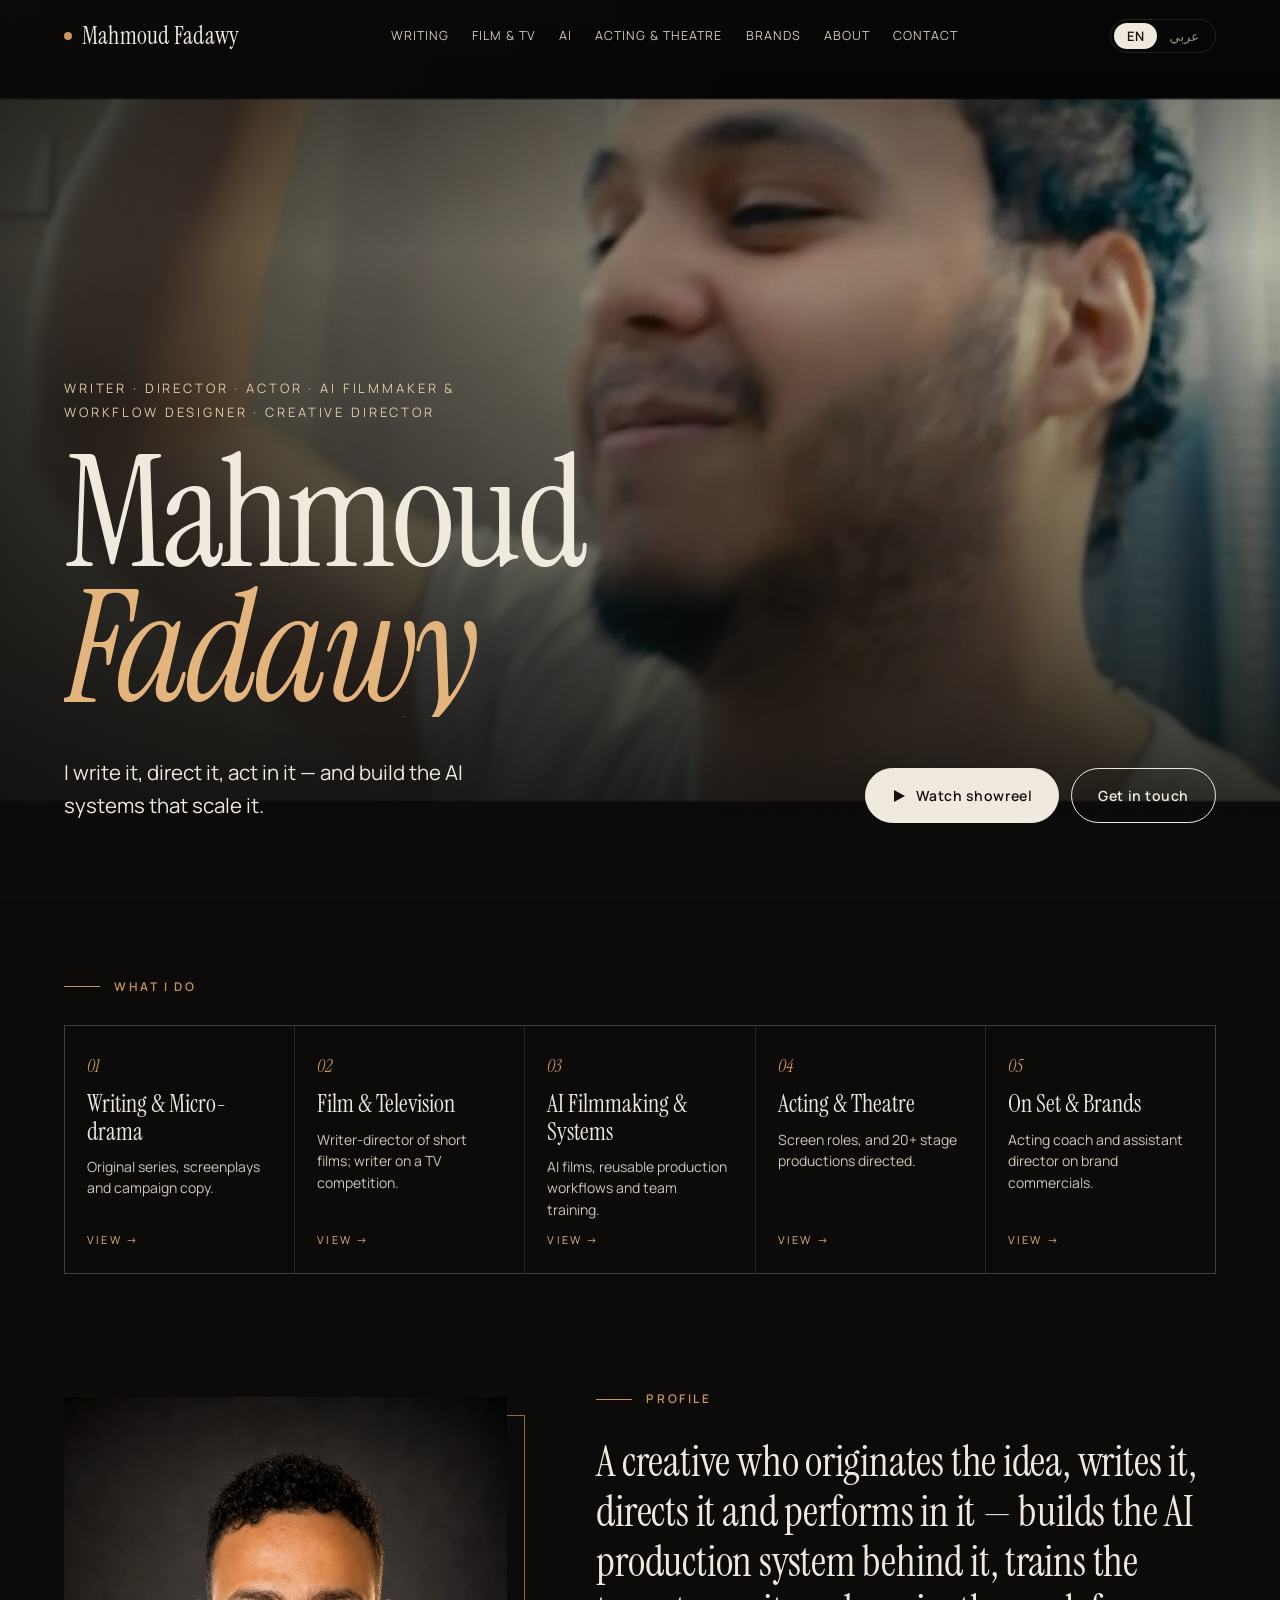
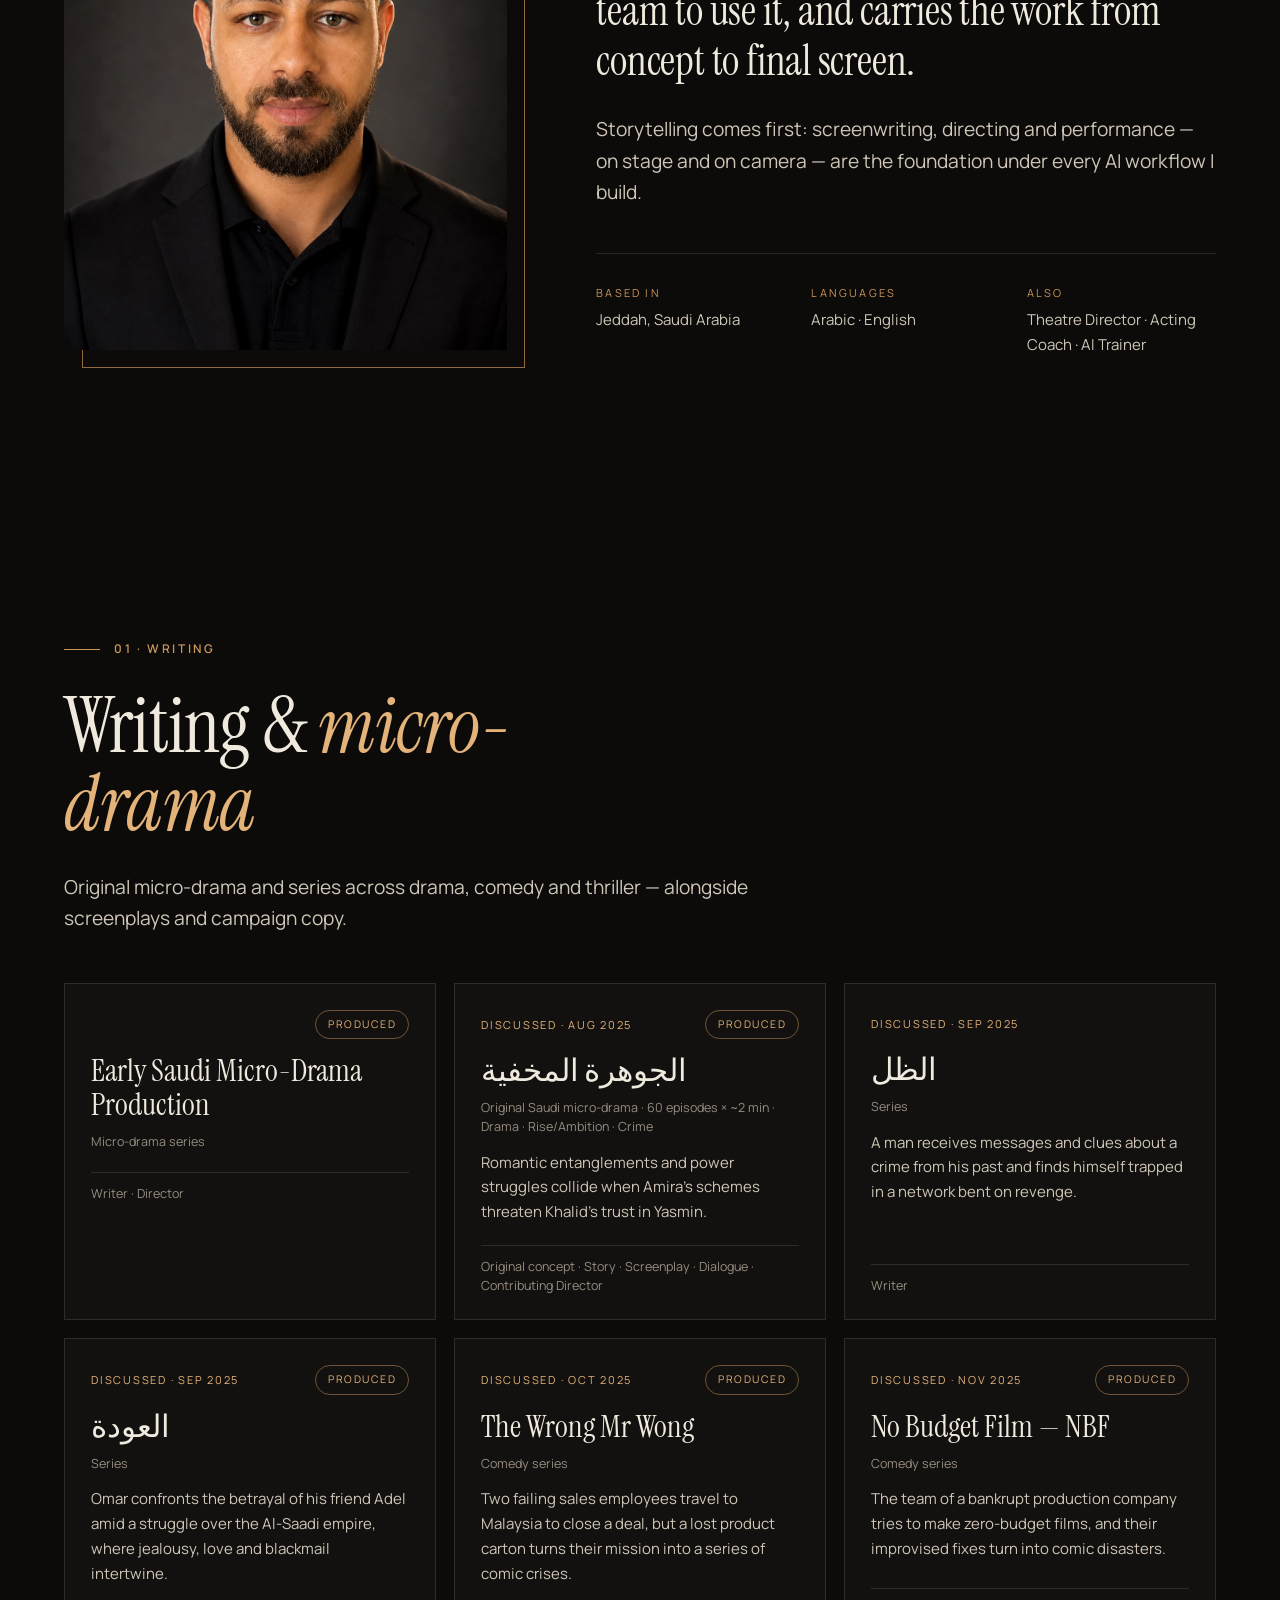
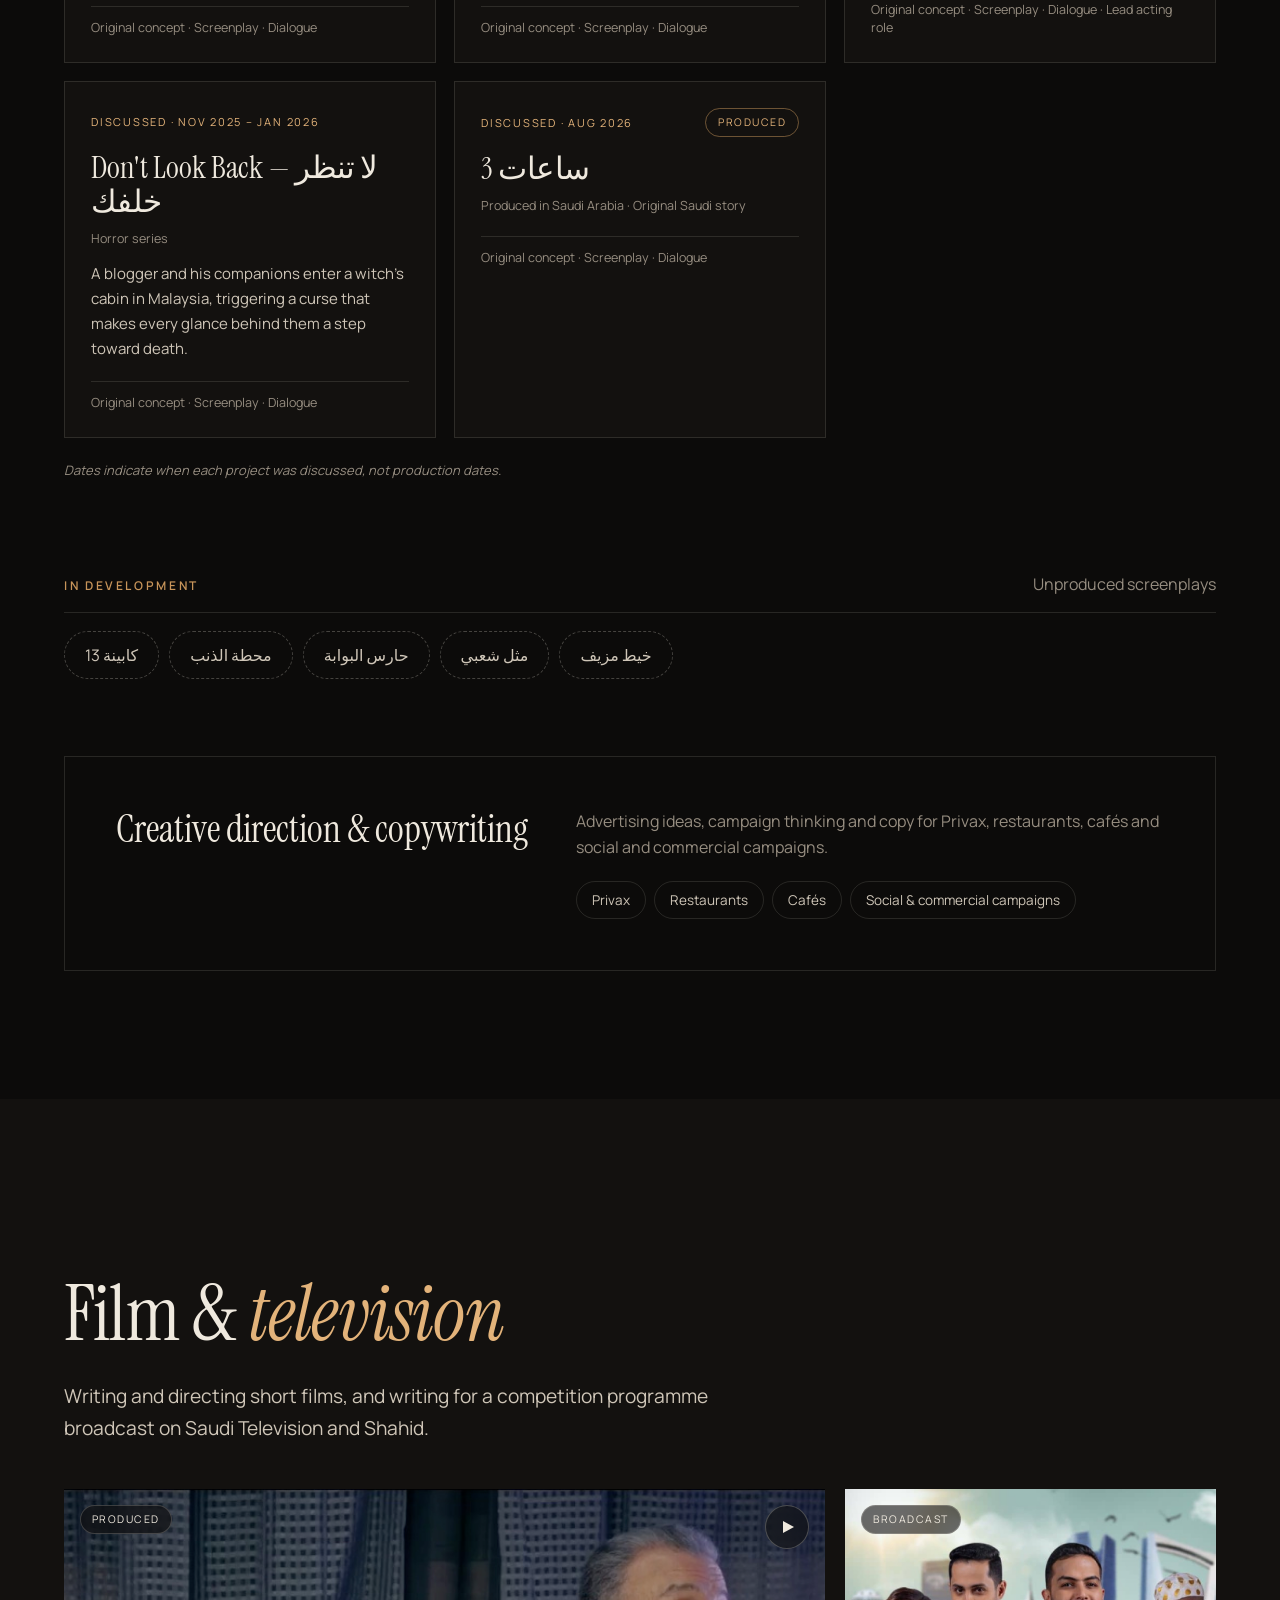
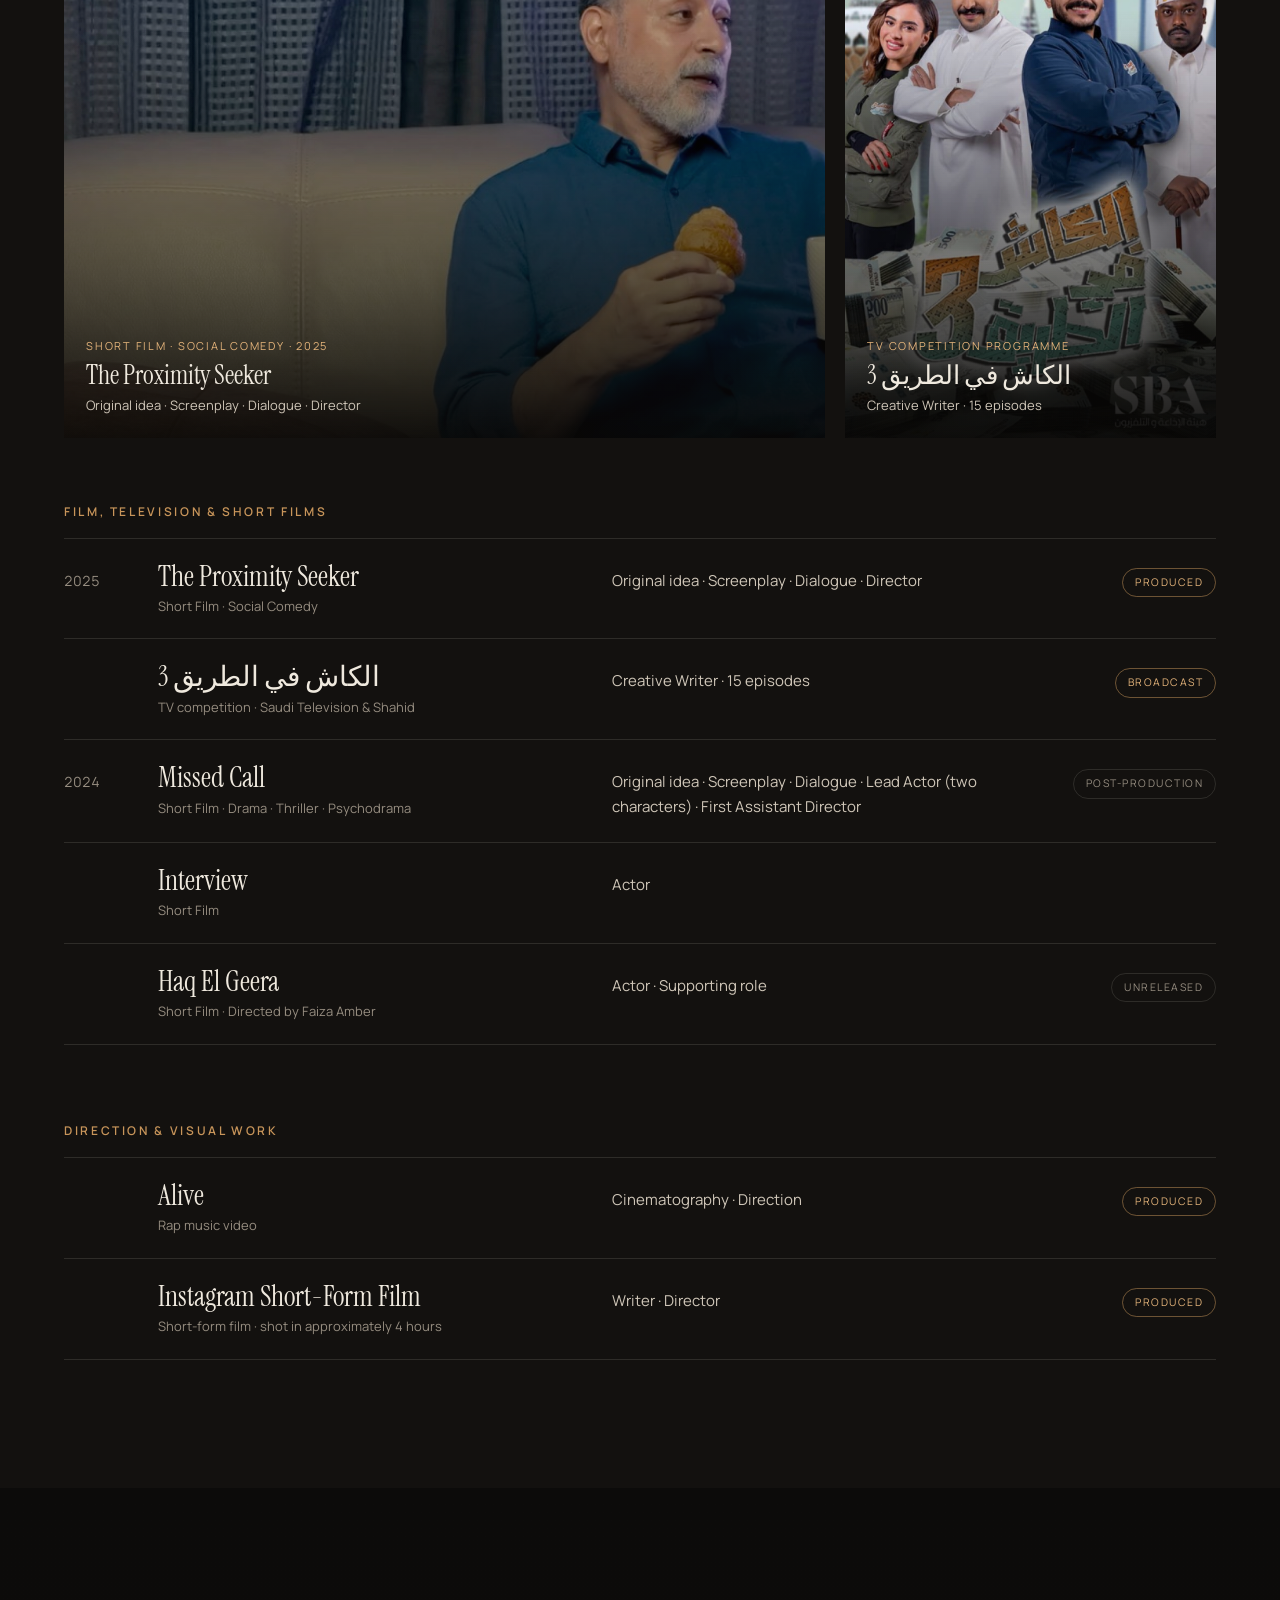
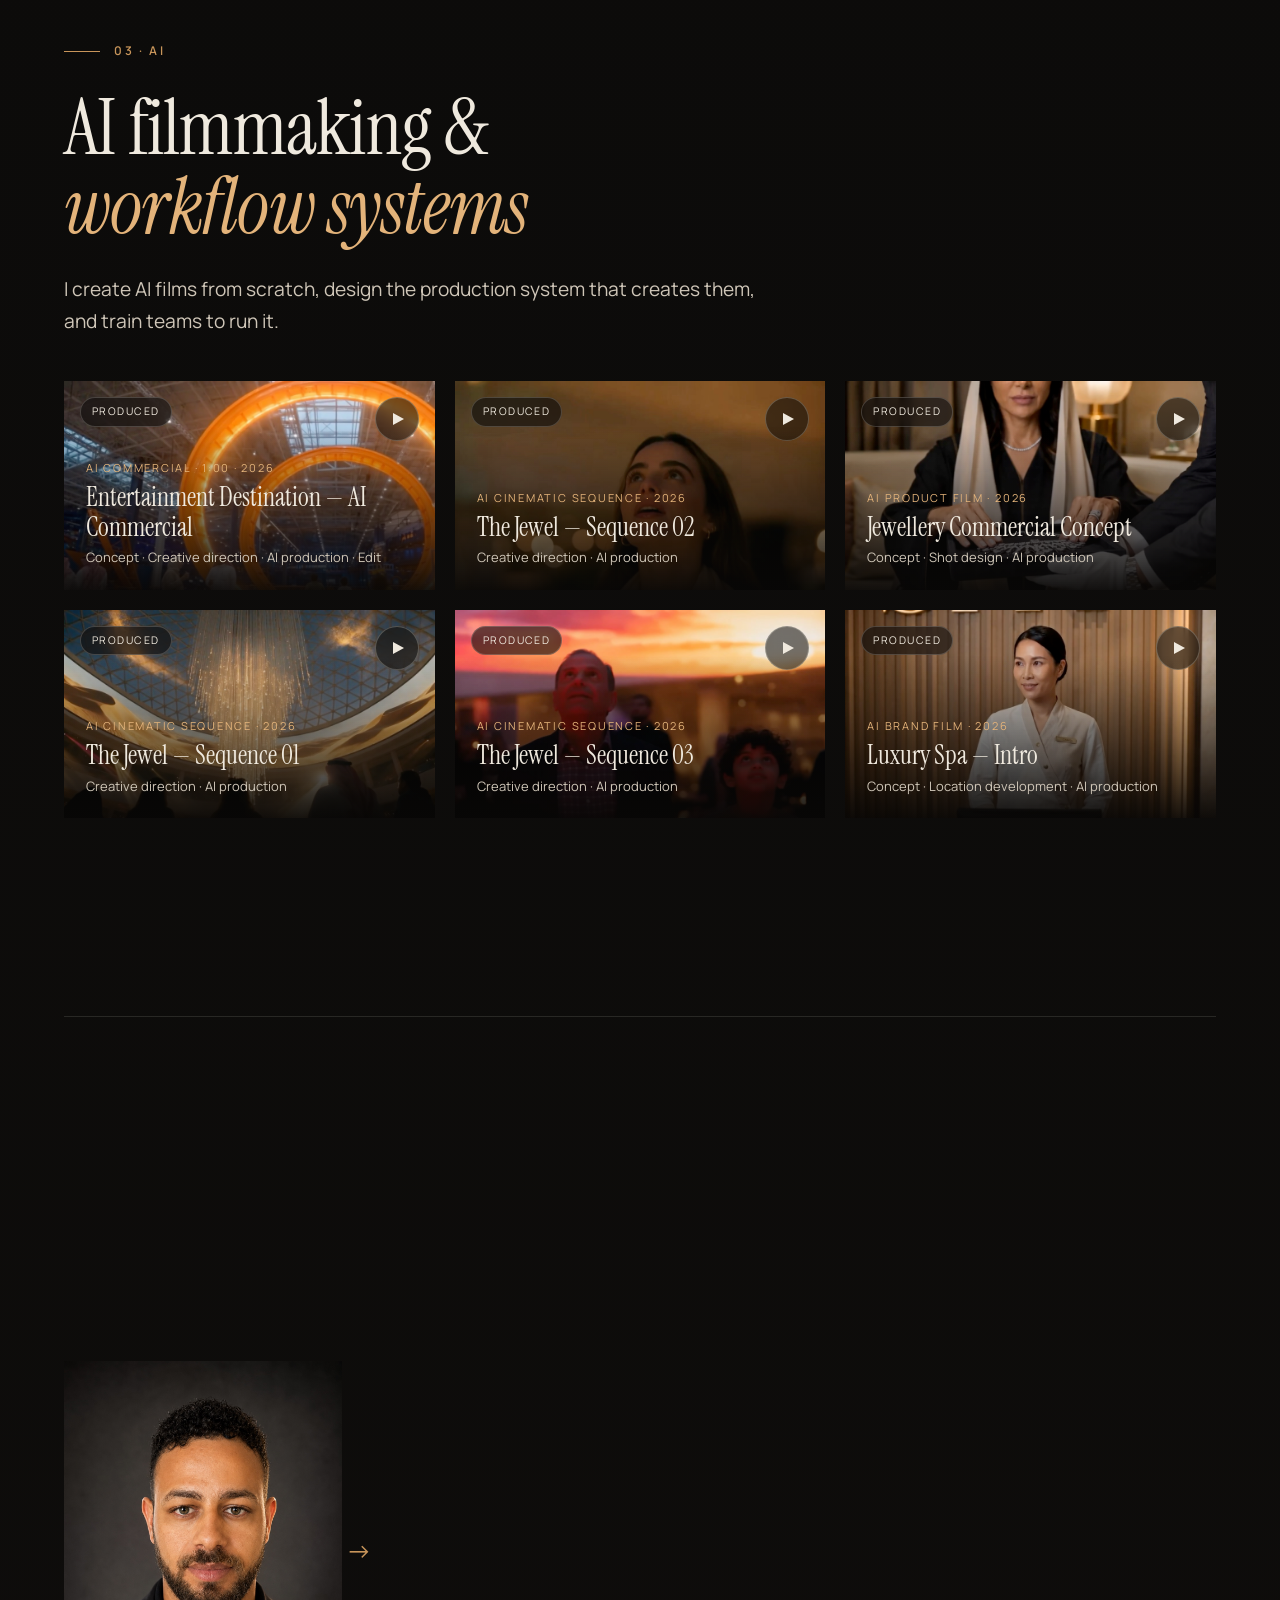
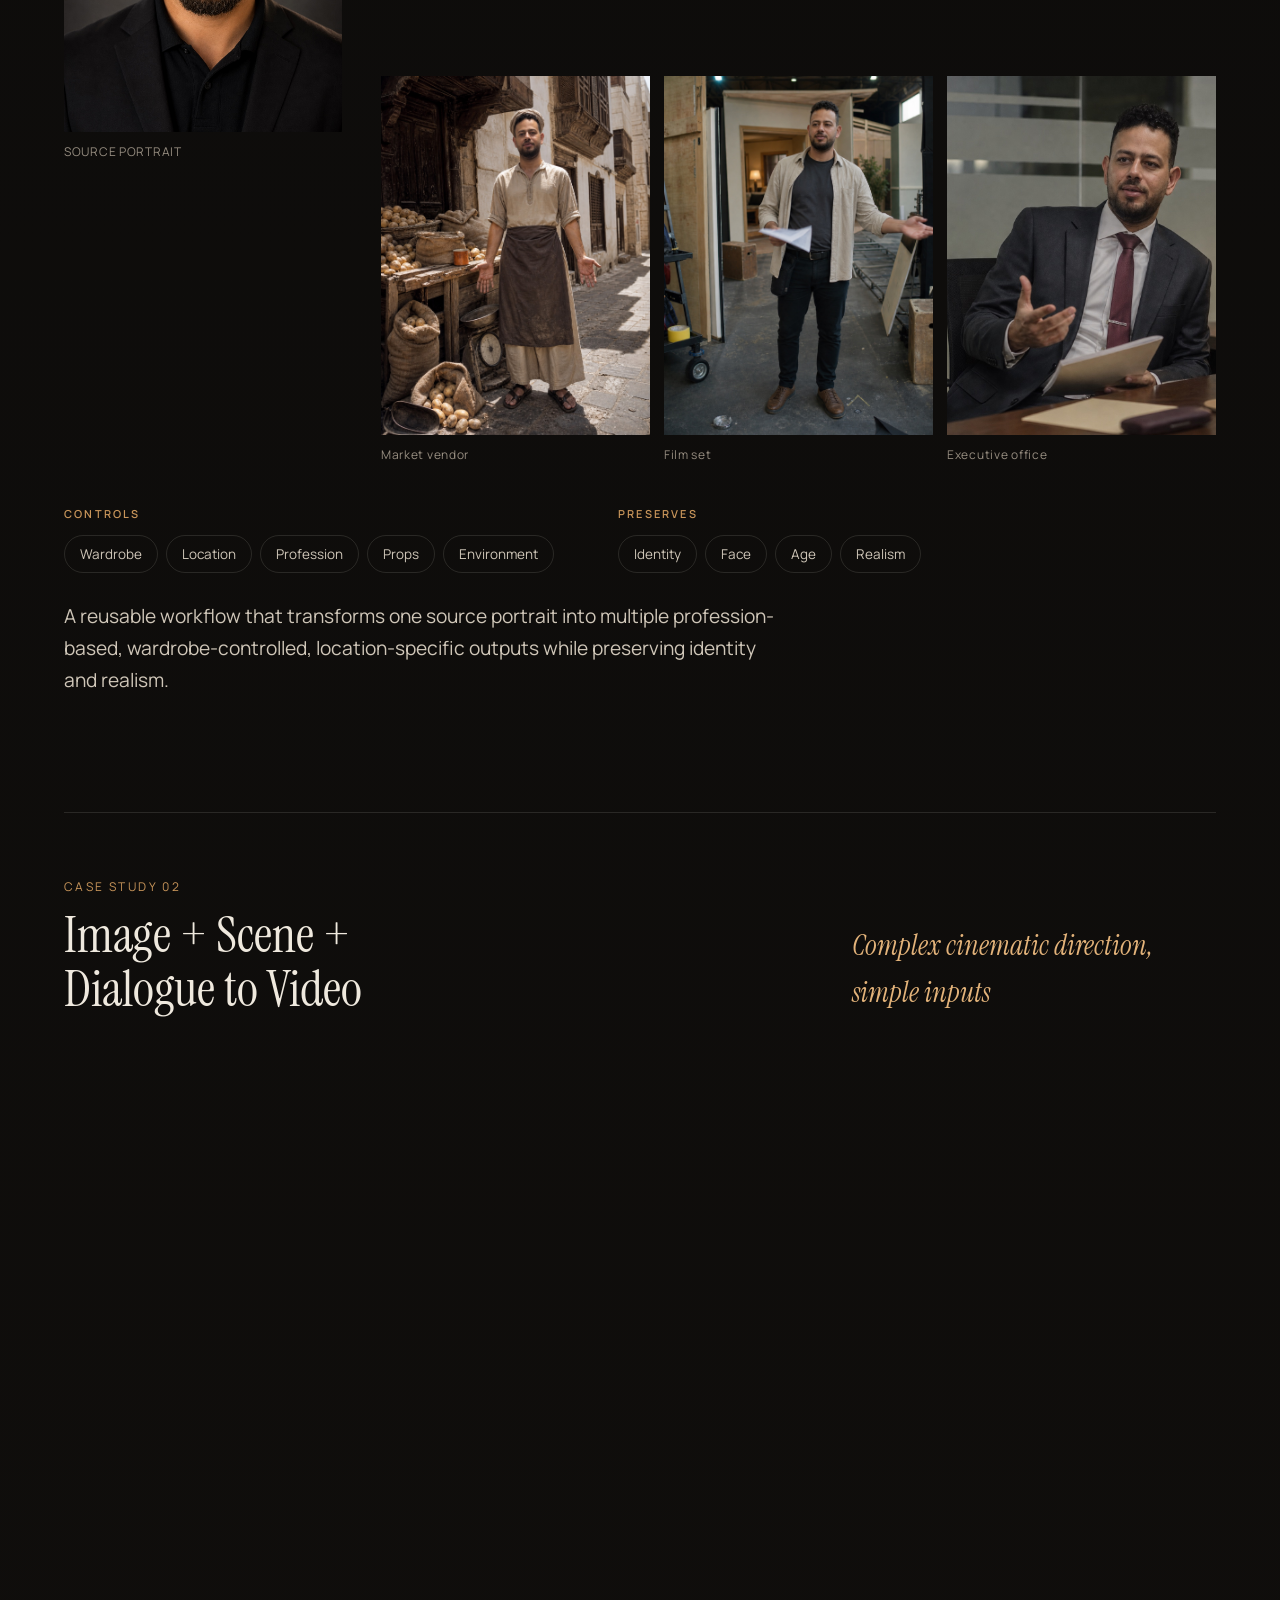
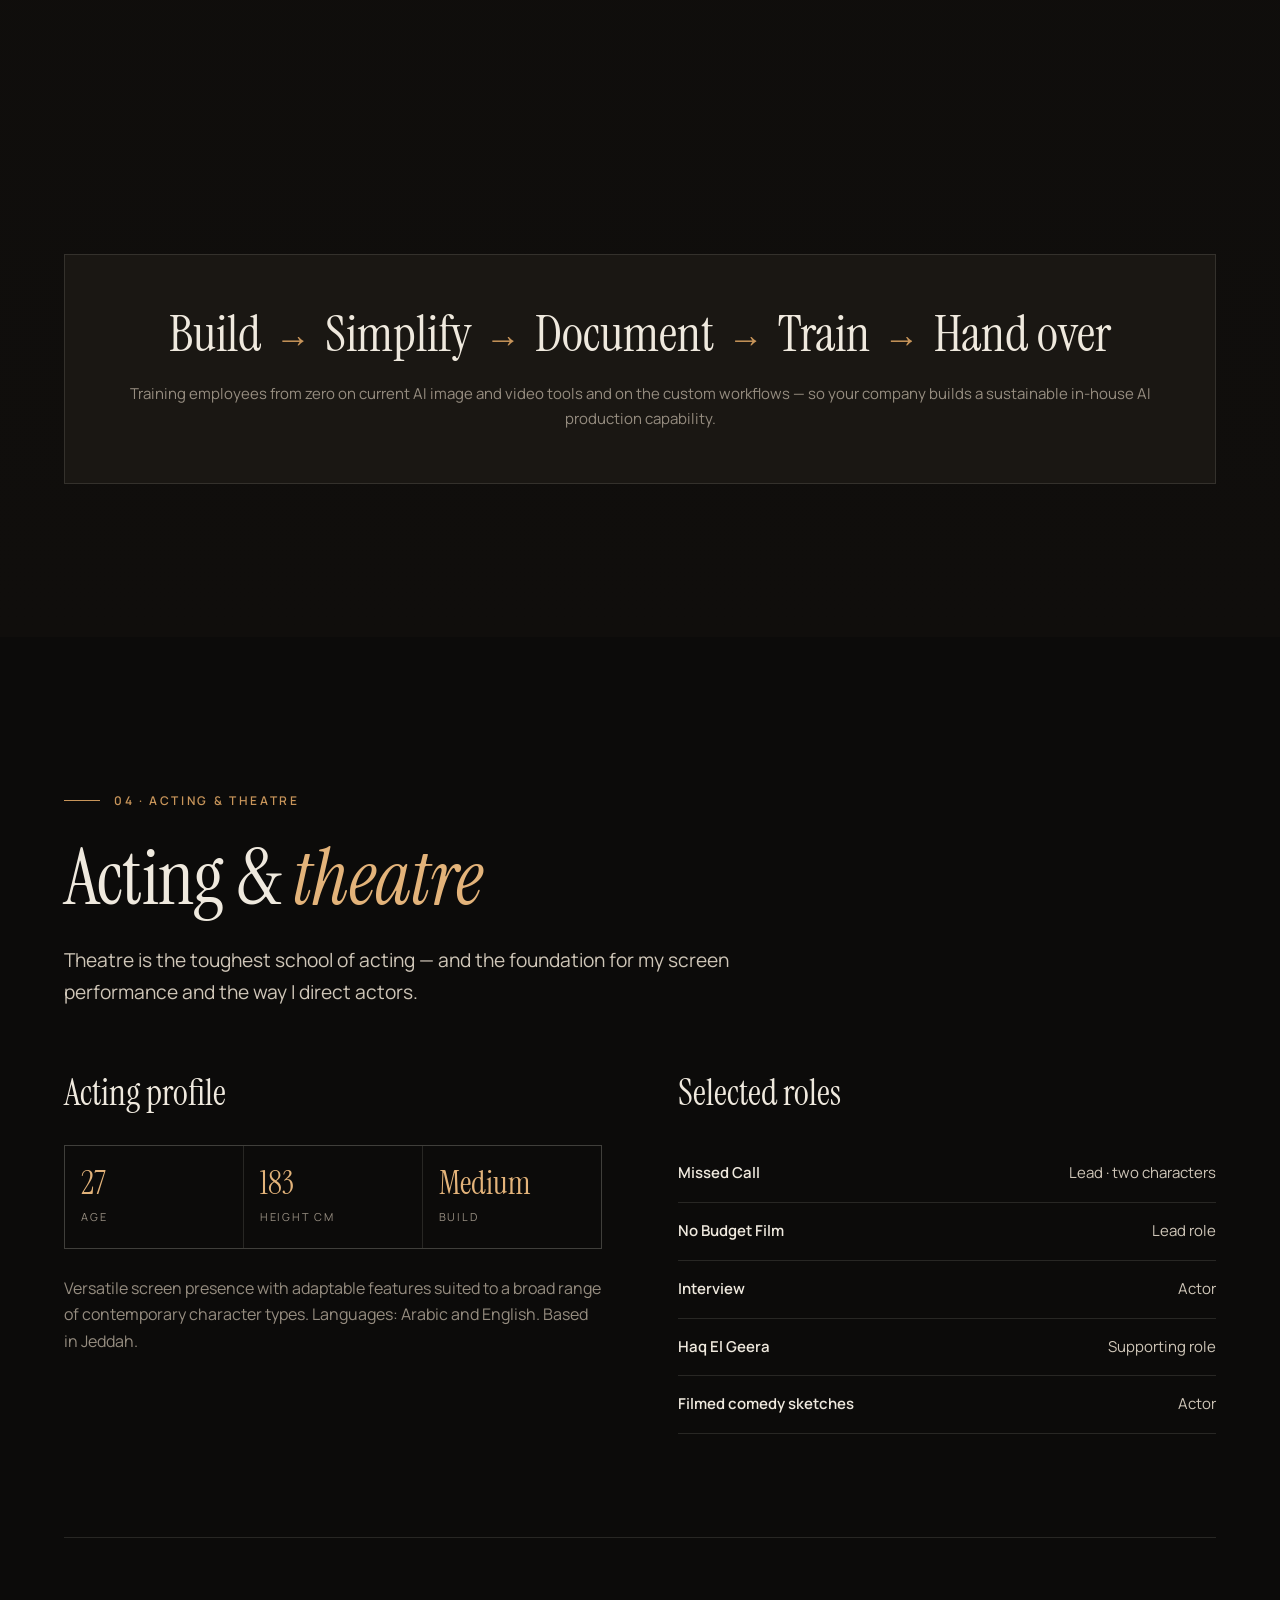
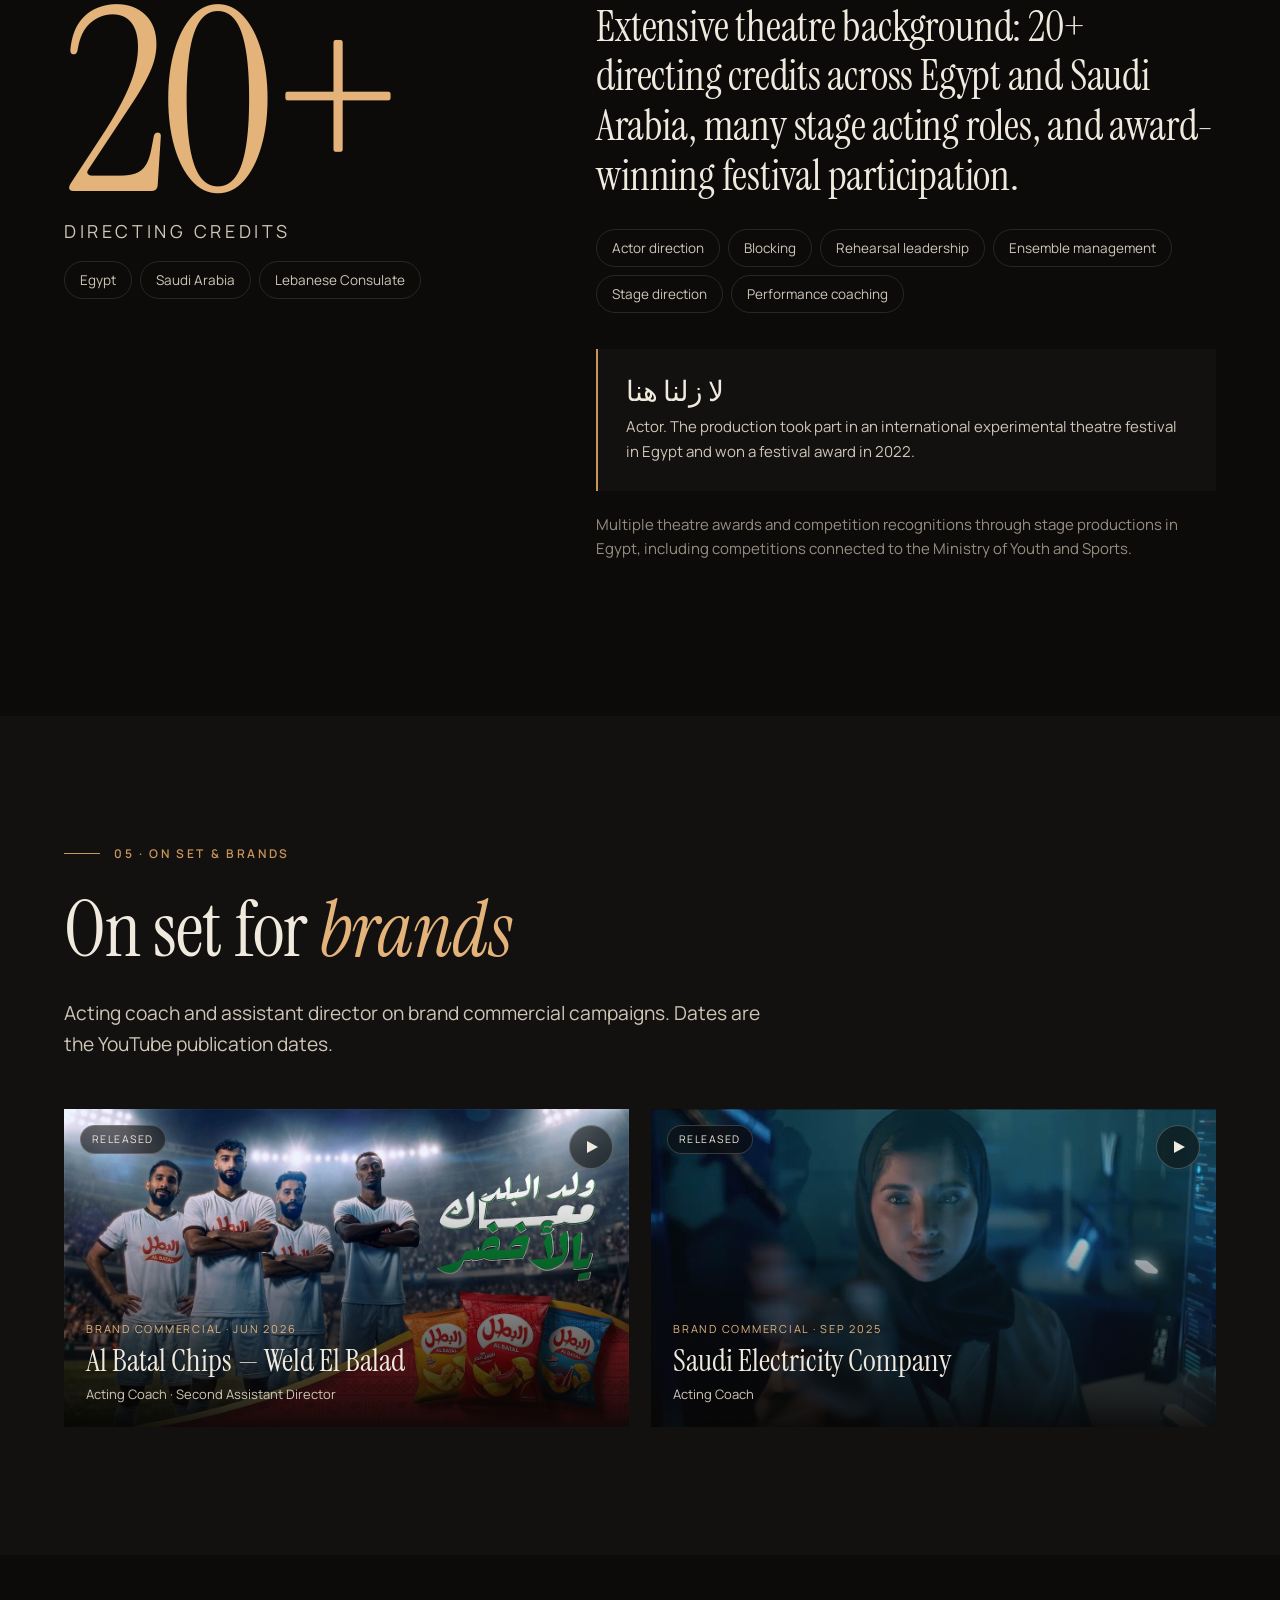
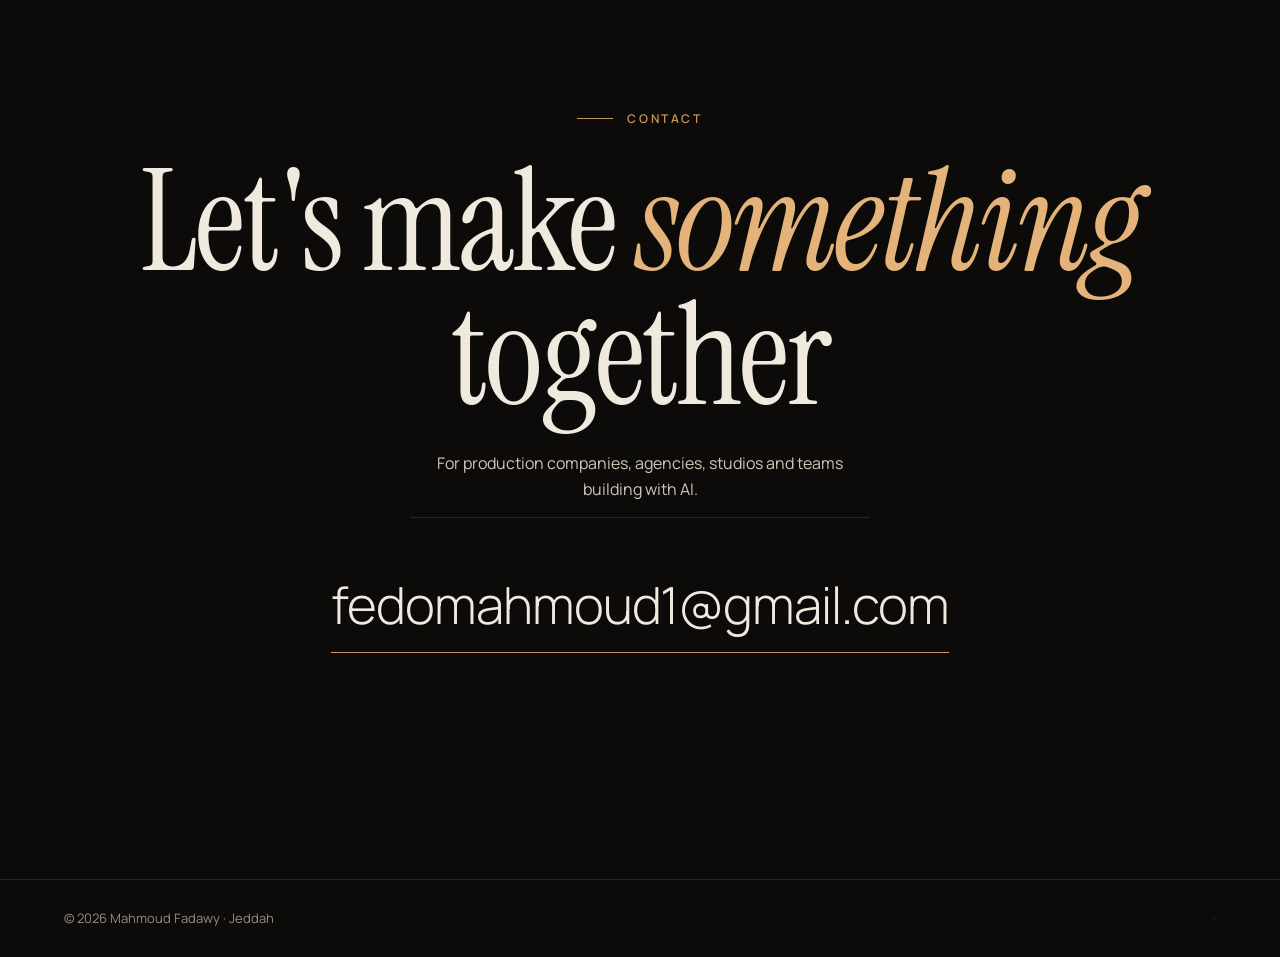
==== commit 72793ccb: "Rebalance portfolio: writing, film, AI, acting/theatre, brands; new reel; YouTube ads; series loglin" ====
--- a/index.html
+++ b/index.html
@@ -3,11 +3,11 @@
 <head>
 <meta charset="utf-8">
 <meta name="viewport" content="width=device-width,initial-scale=1,viewport-fit=cover">
-<title>Mahmoud Fadawy — Creative Director · AI Filmmaker · Screenwriter · Director</title>
-<meta name="description" content="Mahmoud Fadawy is a Jeddah-based creative director, AI filmmaker and workflow designer, screenwriter and director. Portfolio of AI films, reusable AI production systems, film, television and theatre.">
+<title>Mahmoud Fadawy — Writer · Director · Actor · AI Filmmaker</title>
+<meta name="description" content="Mahmoud Fadawy is a Jeddah-based writer, director, actor and AI filmmaker. Micro-drama and series, film and television, theatre, brand commercials, and reusable AI production systems.">
 <meta name="theme-color" content="#0c0b0a">
-<meta property="og:title" content="Mahmoud Fadawy — Creative Director · AI Filmmaker · Director">
-<meta property="og:description" content="AI filmmaking, reusable AI production systems, screenwriting and direction. Based in Jeddah.">
+<meta property="og:title" content="Mahmoud Fadawy — Writer · Director · Actor · AI Filmmaker">
+<meta property="og:description" content="Micro-drama and series, film and television, theatre, brand commercials and AI production systems. Based in Jeddah.">
 <meta property="og:image" content="media/img/p-reel.jpg">
 <meta property="og:type" content="website">
 <link rel="icon" href="data:image/svg+xml,<svg xmlns='http://www.w3.org/2000/svg' viewBox='0 0 32 32'><rect width='32' height='32' fill='%230c0b0a'/><circle cx='16' cy='16' r='6' fill='%23c8955a'/></svg>">
@@ -22,10 +22,11 @@
   <div class="wrap bar">
     <a class="brand" href="#hero" data-ar="محمود فداوي"><i></i>Mahmoud Fadawy</a>
     <nav class="main" id="nav" aria-label="Main">
-      <a href="#work" data-ar="الأعمال">Work</a>
-      <a href="#systems" data-ar="أنظمة الذكاء الاصطناعي">AI Systems</a>
-      <a href="#credits" data-ar="الكتابة والأفلام">Writing &amp; Film</a>
-      <a href="#theatre" data-ar="المسرح">Theatre</a>
+      <a href="#writing" data-ar="الكتابة">Writing</a>
+      <a href="#film" data-ar="أفلام وتلفزيون">Film &amp; TV</a>
+      <a href="#ai" data-ar="الذكاء الاصطناعي">AI</a>
+      <a href="#stage" data-ar="التمثيل والمسرح">Acting &amp; Theatre</a>
+      <a href="#brands" data-ar="الإعلانات">Brands</a>
       <a href="#about" data-ar="نبذة">About</a>
       <a href="#contact" data-ar="تواصل">Contact</a>
     </nav>
@@ -44,10 +45,10 @@
 <section class="hero" id="hero">
   <video class="bg" id="heroVid" src="media/video/reel.mp4" poster="media/img/p-reel.jpg" muted loop playsinline autoplay preload="auto"></video>
   <div class="wrap">
-    <p class="kicker" data-ar="مدير إبداعي · صانع أفلام ذكاء اصطناعي ومصمم أنظمة إنتاج · كاتب سيناريو · مخرج">Creative Director · AI Filmmaker &amp; Workflow Designer · Screenwriter · Director</p>
+    <p class="kicker" data-ar="كاتب · مخرج · ممثل · صانع أفلام ذكاء اصطناعي ومصمم أنظمة إنتاج · مدير إبداعي">Writer · Director · Actor · AI Filmmaker &amp; Workflow Designer · Creative Director</p>
     <h1 aria-label="Mahmoud Fadawy"><span><b data-ar="محمود">Mahmoud</b></span><span><b data-ar="فداوي">Fadawy</b></span></h1>
     <div class="row">
-      <p class="tag" data-ar="أبتكر الفكرة، وأكتبها، وأخرجها، وأبني نظام الإنتاج بالذكاء الاصطناعي الذي يُنجزها.">I originate the idea, write it, direct it — and build the AI production system that delivers it.</p>
+      <p class="tag" data-ar="أكتب العمل، وأخرجه، وأمثّل فيه، وأبني أنظمة الذكاء الاصطناعي التي تضاعف إنتاجه.">I write it, direct it, act in it — and build the AI systems that scale it.</p>
       <div class="ctas">
         <button class="btn fill" id="reelBtn" type="button"><svg viewBox="0 0 14 14" fill="currentColor"><path d="M2 1l11 6-11 6z"/></svg><span data-ar="شاهد الشوريل">Watch showreel</span></button>
         <a class="btn ghost" href="#contact" data-ar="تواصل معي">Get in touch</a>
@@ -56,7 +57,19 @@
   </div>
 </section>
 
-<div class="ticker" aria-hidden="true"><div id="tick"></div></div>
+<!-- WHAT I DO: quick map -->
+<section class="map" id="map">
+  <div class="wrap">
+    <div class="eyebrow rv" data-ar="ما أقدّمه">What I do</div>
+    <div class="tiles">
+      <a class="tile rv" href="#writing"><span class="n">01</span><h3 data-ar="الكتابة والدراما القصيرة">Writing &amp; Micro-drama</h3><p data-ar="مسلسلات قصيرة أصلية، سيناريوهات، وكتابة إعلانية.">Original series, screenplays and campaign copy.</p><span class="go" data-ar="عرض">View</span></a>
+      <a class="tile rv d1" href="#film"><span class="n">02</span><h3 data-ar="أفلام وتلفزيون">Film &amp; Television</h3><p data-ar="كاتب ومخرج أفلام قصيرة، وكاتب في برنامج مسابقات تلفزيوني.">Writer-director of short films; writer on a TV competition.</p><span class="go" data-ar="عرض">View</span></a>
+      <a class="tile rv d2" href="#ai"><span class="n">03</span><h3 data-ar="الذكاء الاصطناعي">AI Filmmaking &amp; Systems</h3><p data-ar="أفلام بالذكاء الاصطناعي، وأنظمة إنتاج قابلة للتكرار، وتدريب للفرق.">AI films, reusable production workflows and team training.</p><span class="go" data-ar="عرض">View</span></a>
+      <a class="tile rv" href="#stage"><span class="n">04</span><h3 data-ar="التمثيل والمسرح">Acting &amp; Theatre</h3><p data-ar="أدوار سينمائية، وأكثر من ٢٠ عملًا مسرحيًا مُخرَجًا.">Screen roles, and 20+ stage productions directed.</p><span class="go" data-ar="عرض">View</span></a>
+      <a class="tile rv d1" href="#brands"><span class="n">05</span><h3 data-ar="الإعلانات والتصوير">On Set &amp; Brands</h3><p data-ar="مدرب تمثيل ومساعد مخرج في إعلانات لعلامات تجارية.">Acting coach and assistant director on brand commercials.</p><span class="go" data-ar="عرض">View</span></a>
+    </div>
+  </div>
+</section>
 
 <!-- ABOUT -->
 <section class="about" id="about">
@@ -64,47 +77,58 @@
     <div class="portrait rv"><img src="media/img/headshot.jpg" alt="Mahmoud Fadawy" width="1122" height="1402" loading="lazy"></div>
     <div>
       <div class="eyebrow rv" data-ar="نبذة">Profile</div>
-      <p class="statement rv d1" data-ar="مبدع محترف يبتكر الفكرة ويكتبها ويخرجها، ويبني نظام الإنتاج بالذكاء الاصطناعي خلفها، ويدرّب الفريق على استخدامه، ويمضي بالعمل من الفكرة حتى المخرج البصري النهائي.">A creative professional who can originate the idea, write it, direct it, build the AI production system behind it, train the team to use it, and carry the work from concept to final visual output.</p>
-      <p class="lead rv d2" data-ar="يقوم عملي في الذكاء الاصطناعي على أساس من السرد القصصي: الكتابة والأفكار الإعلانية والإخراج وفهم الأداء. هذا الأساس هو ما يفرّق بين فيلم مدروس ومجموعة مقاطع مولَّدة.">My AI work is built on a foundation of storytelling: screenwriting, advertising ideas, directing and an understanding of performance. That foundation is what separates a considered film from a collection of generated clips.</p>
+      <p class="statement rv d1" data-ar="مبدع يبتكر الفكرة ويكتبها ويخرجها ويمثّل فيها، ويبني نظام الإنتاج بالذكاء الاصطناعي خلفها، ويدرّب الفريق على استخدامه، ويمضي بالعمل من الفكرة حتى الشاشة.">A creative who originates the idea, writes it, directs it and performs in it — builds the AI production system behind it, trains the team to use it, and carries the work from concept to final screen.</p>
+      <p class="lead rv d2" data-ar="السرد القصصي هو الأساس: الكتابة والإخراج والأداء على الخشبة وأمام الكاميرا هي ما يقوم عليه كل نظام ذكاء اصطناعي أبنيه.">Storytelling comes first: screenwriting, directing and performance — on stage and on camera — are the foundation under every AI workflow I build.</p>
       <dl class="facts rv d3">
         <div><dt data-ar="المقر">Based in</dt><dd data-ar="جدة، المملكة العربية السعودية">Jeddah, Saudi Arabia</dd></div>
         <div><dt data-ar="اللغات">Languages</dt><dd data-ar="العربية · الإنجليزية">Arabic · English</dd></div>
-        <div><dt data-ar="أيضًا">Also</dt><dd data-ar="ممثل · مخرج مسرحي · مدرب تمثيل · مدرب ذكاء اصطناعي">Actor · Theatre Director · Acting Coach · AI Trainer</dd></div>
+        <div><dt data-ar="أيضًا">Also</dt><dd data-ar="مخرج مسرحي · مدرب تمثيل · مدرب ذكاء اصطناعي">Theatre Director · Acting Coach · AI Trainer</dd></div>
       </dl>
     </div>
   </div>
 </section>
 
-<!-- OFFER -->
-<section class="offer" id="offer">
-  <div class="wrap">
-    <div class="eyebrow rv" data-ar="للشركات">For companies</div>
-    <h2 class="title rv d1" data-ar="ما أبنيه للشركات">What I build for <em>companies</em></h2>
-    <div class="cards">
-      <article class="card rv"><span class="n">01</span><h3 data-ar="صناعة أفلام بالذكاء الاصطناعي">AI Filmmaking</h3><p data-ar="من الفكرة إلى التسليم النهائي: إعلانات وتريلرات وكليبات وأفلام قصيرة ومواد عرض، بشخصيات ومواقع وكاميرا خاضعة للتحكم.">Concept to final delivery: commercials, trailers, music videos, short films and pitch visuals, with controlled characters, locations and camera.</p></article>
-      <article class="card rv d1"><span class="n">02</span><h3 data-ar="أنظمة إنتاج قابلة لإعادة الاستخدام">Reusable AI Workflow Systems</h3><p data-ar="مسارات عمل للستوري بورد والأنيماتك وثبات الشخصيات وتصوير المنتجات ونسخ الحملات: مهام متكررة أقل، وتكرار أسرع، ولغة بصرية موحّدة.">Pipelines for storyboards, animatics, character consistency, product visualisation and campaign variations — fewer repetitive tasks, faster iteration, one consistent visual language.</p></article>
-      <article class="card rv"><span class="n">03</span><h3 data-ar="إدارة إبداعية وكتابة">Creative Direction &amp; Writing</h3><p data-ar="التفكير الإعلاني وكتابة الإعلانات والسيناريو والحوار للإعلان والمحتوى التجاري والدراما: الطبقة القصصية تحت كل صورة.">Campaign thinking, copywriting, scripts and dialogue for advertising, branded content and drama — the story layer under every visual.</p></article>
-      <article class="card rv d1"><span class="n">04</span><h3 data-ar="تدريب الفرق">Team Training</h3><p data-ar="تدريب الموظفين من الصفر على أدوات الصورة والفيديو بالذكاء الاصطناعي والتوجيه والمراجع ومراقبة الجودة، وعلى أنظمة العمل المخصصة التي أبنيها.">Training employees from zero on current AI image and video tools, prompting, references, quality control, and the custom workflows I build for them.</p></article>
-    </div>
-  </div>
-</section>
-
-<!-- WORK -->
-<section class="work-sec" id="work">
-  <div class="wrap">
-    <div class="eyebrow rv" data-ar="مختارات">Selected work</div>
-    <h2 class="title rv d1" data-ar="الأعمال">The <em>work</em></h2>
-    <div class="filters" id="filters" role="tablist"></div>
-    <div class="masonry" id="works"></div>
-  </div>
-</section>
-
-<!-- SYSTEMS -->
-<section class="systems" id="systems">
-  <div class="wrap">
-    <div class="eyebrow rv" data-ar="أنظمة الإنتاج">Production systems</div>
-    <h2 class="title rv d1" data-ar="أنظمة العمل بالذكاء الاصطناعي">AI workflow <em>systems</em></h2>
-    <p class="lead rv d2" data-ar="لا أكتفي بصناعة محتوى الذكاء الاصطناعي، بل أصمّم نظام الإنتاج الذي يصنعه.">I don't only create AI content — I design the production system that creates it.</p>
+<!-- 1. WRITING -->
+<section class="writing" id="writing">
+  <div class="wrap">
+    <div class="eyebrow rv" data-ar="٠١ · الكتابة">01 · Writing</div>
+    <h2 class="title rv d1" data-ar="الكتابة والدراما القصيرة">Writing &amp; <em>micro-drama</em></h2>
+    <p class="lead rv d2" data-ar="مسلسلات دراما قصيرة وكوميديا وإثارة بقصص أصلية، إلى جانب سيناريوهات وكتابة إعلانية.">Original micro-drama and series across drama, comedy and thriller — alongside screenplays and campaign copy.</p>
+    <div class="series" id="seriesGrid"></div>
+    <p class="note rv" data-ar="التواريخ تشير إلى مناقشة الأعمال، وليست تواريخ الإنتاج.">Dates indicate when each project was discussed, not production dates.</p>
+
+    <div class="sub rv"><h3 data-ar="قيد التطوير">In development</h3><span class="muted" data-ar="سيناريوهات لم تُنتَج بعد">Unproduced screenplays</span></div>
+    <div class="slate rv" id="slate"></div>
+
+    <div class="copy rv">
+      <div><h3 data-ar="الإدارة الإبداعية وكتابة الإعلانات">Creative direction &amp; copywriting</h3></div>
+      <div>
+        <p class="muted" data-ar="أفكار إعلانية وتفكير حملات وكتابة نصوص لـ Privax والمطاعم والمقاهي وحملات التواصل الاجتماعي والحملات التجارية.">Advertising ideas, campaign thinking and copy for Privax, restaurants, cafés and social and commercial campaigns.</p>
+        <div class="pills" style="margin-top:20px"><span>Privax</span><span data-ar="مطاعم">Restaurants</span><span data-ar="مقاهٍ">Cafés</span><span data-ar="حملات اجتماعية وتجارية">Social &amp; commercial campaigns</span></div>
+      </div>
+    </div>
+  </div>
+</section>
+
+<!-- 2. FILM & TV -->
+<section class="film" id="film">
+  <div class="wrap">
+    <div class="eyebrow rv" data-ar="٠٢ · أفلام وتلفزيون">02 · Film &amp; Television</div>
+    <h2 class="title rv d1" data-ar="أفلام وتلفزيون">Film &amp; <em>television</em></h2>
+    <p class="lead rv d2" data-ar="كتابة وإخراج أفلام قصيرة، وكتابة لبرنامج مسابقات عُرض على التلفزيون السعودي وشاهد.">Writing and directing short films, and writing for a competition programme broadcast on Saudi Television and Shahid.</p>
+    <div class="masonry" id="worksFilm"></div>
+    <div id="filmGroups"></div>
+  </div>
+</section>
+
+<!-- 3. AI -->
+<section class="systems" id="ai">
+  <div class="wrap">
+    <div class="eyebrow rv" data-ar="٠٣ · الذكاء الاصطناعي">03 · AI</div>
+    <h2 class="title rv d1" data-ar="صناعة الأفلام وأنظمة العمل بالذكاء الاصطناعي">AI filmmaking &amp; <em>workflow systems</em></h2>
+    <p class="lead rv d2" data-ar="أصنع أفلامًا بالذكاء الاصطناعي من الصفر، وأصمّم نظام الإنتاج الذي يصنعها، وأدرّب الفرق على استخدامه.">I create AI films from scratch, design the production system that creates them, and train teams to run it.</p>
+    <div class="masonry" id="worksAI"></div>
+    <div class="more rv" id="aiMore" hidden><button class="btn ghost" id="aiToggle" type="button"></button></div>
 
     <!-- Case 01 -->
     <div class="case">
@@ -171,41 +195,37 @@
 
     <div class="process rv">
       <ol><li data-ar="ابنِ">Build</li><li data-ar="بسِّط">Simplify</li><li data-ar="وثّق">Document</li><li data-ar="درّب">Train</li><li data-ar="سلّم">Hand over</li></ol>
-      <p data-ar="الهدف: قدرة إنتاج داخلية مستدامة بالذكاء الاصطناعي داخل شركتك.">The goal: a sustainable in-house AI production capability.</p>
-    </div>
-  </div>
-</section>
-
-<!-- CREDITS -->
-<section class="credits" id="credits">
-  <div class="wrap">
-    <div class="eyebrow rv" data-ar="الكتابة والإخراج">Writing &amp; direction</div>
-    <h2 class="title rv d1" data-ar="الكتابة والأفلام والتلفزيون">Writing, film &amp; <em>television</em></h2>
-    <div id="creditGroups"></div>
-    <div class="copy rv">
-      <div>
-        <h3 data-ar="الإدارة الإبداعية وكتابة الإعلانات">Creative direction &amp; copywriting</h3>
-      </div>
-      <div>
-        <p class="muted" data-ar="أفكار إعلانية وتفكير حملات وكتابة نصوص لـ Privax والمطاعم والمقاهي وحملات التواصل الاجتماعي والحملات التجارية.">Advertising ideas, campaign thinking and copy for Privax, restaurants, cafés and social and commercial campaigns.</p>
-        <div class="pills" style="margin-top:20px"><span>Privax</span><span data-ar="مطاعم">Restaurants</span><span data-ar="مقاهٍ">Cafés</span><span data-ar="حملات اجتماعية وتجارية">Social &amp; commercial campaigns</span></div>
-      </div>
-    </div>
-  </div>
-</section>
-
-<!-- THEATRE -->
-<section class="theatre" id="theatre">
-  <div class="wrap">
-    <div class="eyebrow rv" data-ar="المسرح">Theatre</div>
-    <h2 class="title rv d1" data-ar="الإخراج المسرحي والأداء">Theatre direction &amp; <em>performance</em></h2>
-    <div class="grid">
+      <p data-ar="تدريب الموظفين من الصفر على أدوات الصورة والفيديو بالذكاء الاصطناعي، وعلى أنظمة العمل المخصصة، لتبني شركتك قدرة إنتاج داخلية مستدامة.">Training employees from zero on current AI image and video tools and on the custom workflows — so your company builds a sustainable in-house AI production capability.</p>
+    </div>
+  </div>
+</section>
+
+<!-- 4. ACTING & THEATRE -->
+<section class="onset" id="stage">
+  <div class="wrap">
+    <div class="eyebrow rv" data-ar="٠٤ · التمثيل والمسرح">04 · Acting &amp; Theatre</div>
+    <h2 class="title rv d1" data-ar="التمثيل والمسرح">Acting &amp; <em>theatre</em></h2>
+    <p class="lead rv d2" data-ar="المسرح أصعب مدارس التمثيل، وهو الأساس الذي أبني عليه أدائي أمام الكاميرا وتوجيهي للممثلين.">Theatre is the toughest school of acting — and the foundation for my screen performance and the way I direct actors.</p>
+
+    <div class="grid2">
+      <div class="rv">
+        <h3 data-ar="الملف التمثيلي">Acting profile</h3>
+        <div class="stats"><div><b>27</b><span data-ar="العمر">Age</span></div><div><b>183</b><span data-ar="الطول (سم)">Height cm</span></div><div><b data-ar="متوسط">Medium</b><span data-ar="البنية">Build</span></div></div>
+        <p class="muted" data-ar="حضور سينمائي متعدد الاستخدامات بملامح مرنة تناسب طيفًا واسعًا من الشخصيات المعاصرة. اللغات: العربية والإنجليزية. المقر: جدة.">Versatile screen presence with adaptable features suited to a broad range of contemporary character types. Languages: Arabic and English. Based in Jeddah.</p>
+      </div>
+      <div class="rv d1">
+        <h3 data-ar="أبرز الأدوار">Selected roles</h3>
+        <ul class="mini" id="actingList"></ul>
+      </div>
+    </div>
+
+    <div class="theatre-block">
       <div class="rv">
         <div class="big">20+<small data-ar="عملًا مسرحيًا مُخرَجًا">directing credits</small></div>
         <div class="places"><span data-ar="مصر">Egypt</span><span data-ar="المملكة العربية السعودية">Saudi Arabia</span><span data-ar="القنصلية اللبنانية">Lebanese Consulate</span></div>
       </div>
       <div class="rv d1">
-        <p class="statement" data-ar="خلفية مسرحية واسعة تضم أكثر من ٢٠ عملًا مُخرَجًا في مصر والسعودية، إلى جانب خبرة في التمثيل ومشاركات مهرجانية حاصلة على جوائز.">Extensive theatre background with 20+ directing credits across Egypt and Saudi Arabia, alongside acting experience and award-winning festival participation.</p>
+        <p class="statement" data-ar="خلفية مسرحية واسعة تضم أكثر من ٢٠ عملًا مُخرَجًا في مصر والسعودية، إلى جانب أدوار تمثيلية كثيرة على الخشبة ومشاركات مهرجانية حاصلة على جوائز.">Extensive theatre background: 20+ directing credits across Egypt and Saudi Arabia, many stage acting roles, and award-winning festival participation.</p>
         <div class="pills" style="margin-top:28px"><span data-ar="توجيه الممثلين">Actor direction</span><span data-ar="البلوكينغ">Blocking</span><span data-ar="قيادة البروفات">Rehearsal leadership</span><span data-ar="إدارة الفريق">Ensemble management</span><span data-ar="الإخراج المسرحي">Stage direction</span><span data-ar="تدريب الأداء">Performance coaching</span></div>
         <div class="hl"><h4>لا زلنا هنا</h4><p data-ar="ممثل. شارك العرض في مهرجان دولي للمسرح التجريبي في مصر، وحصل على جائزة في المهرجان عام ٢٠٢٢.">Actor. The production took part in an international experimental theatre festival in Egypt and won a festival award in 2022.</p></div>
         <p class="muted" style="margin-top:22px;font-size:15px" data-ar="جوائز وتكريمات متعددة في مسابقات مسرحية عبر عروض في مصر، منها مسابقات مرتبطة بوزارة الشباب والرياضة.">Multiple theatre awards and competition recognitions through stage productions in Egypt, including competitions connected to the Ministry of Youth and Sports.</p>
@@ -214,27 +234,14 @@
   </div>
 </section>
 
-<!-- ON SET -->
-<section class="onset" id="onset">
-  <div class="wrap">
-    <div class="eyebrow rv" data-ar="في موقع التصوير">On set &amp; on screen</div>
-    <h2 class="title rv d1" data-ar="أمام الكاميرا وخلفها">Behind and in front of <em>the camera</em></h2>
-    <div class="grid">
-      <div class="rv">
-        <h3 data-ar="الإنتاج الإعلاني">Commercial production</h3>
-        <ul class="mini" id="commercial"></ul>
-      </div>
-      <div class="rv d1">
-        <h3 data-ar="الملف التمثيلي">Acting profile</h3>
-        <div class="stats"><div><b>27</b><span data-ar="العمر">Age</span></div><div><b>183</b><span data-ar="الطول (سم)">Height cm</span></div><div><b data-ar="متوسط">Medium</b><span data-ar="البنية">Build</span></div></div>
-        <p class="muted" data-ar="حضور سينمائي متعدد الاستخدامات بملامح مرنة تناسب طيفًا واسعًا من الشخصيات المعاصرة. اللغات: العربية والإنجليزية. المقر: جدة.">Versatile screen presence with adaptable features suited to a broad range of contemporary character types. Languages: Arabic and English. Based in Jeddah.</p>
-        <ul class="mini" style="margin-top:18px">
-          <li><b>Missed Call</b><span data-ar="دور البطولة · شخصيتان">Lead · dual character</span></li>
-          <li><b>No Budget Film</b><span data-ar="دور البطولة">Lead role</span></li>
-          <li><b>حق الجيرة</b><span data-ar="ممثل">Actor</span></li>
-        </ul>
-      </div>
-    </div>
+<!-- 5. BRANDS -->
+<section class="brands" id="brands">
+  <div class="wrap">
+    <div class="eyebrow rv" data-ar="٠٥ · الإعلانات">05 · On set &amp; brands</div>
+    <h2 class="title rv d1" data-ar="في موقع التصوير">On set for <em>brands</em></h2>
+    <p class="lead rv d2" data-ar="مدرب تمثيل ومساعد مخرج في حملات إعلانية لعلامات تجارية. التواريخ هي تواريخ النشر على يوتيوب.">Acting coach and assistant director on brand commercial campaigns. Dates are the YouTube publication dates.</p>
+    <div class="grid-ads" id="worksBrands"></div>
+    <ul class="mini" id="commercial" style="margin-top:28px"></ul>
   </div>
 </section>
 
@@ -260,7 +267,7 @@
   <button class="x" id="lbx" aria-label="Close">×</button>
   <div class="stage" id="lbStage"></div>
   <div class="pl" id="lbPl"></div>
-  <div class="cap"><div><h3 id="lbT"></h3><p id="lbD"></p></div></div>
+  <div class="cap"><div><h3 id="lbT"></h3><p id="lbD"></p><a id="lbLink" class="lblink" target="_blank" rel="noopener" hidden></a></div></div>
 </div>
 
 <script src="js/content.js"></script>
--- a/css/style.css
+++ b/css/style.css
@@ -313,3 +313,88 @@
   .hero h1 span b{transform:none}.hero p.tag,.ctas{opacity:1}
   html{scroll-behavior:auto}
 }
+
+/* ===== v2: balanced layout ===== */
+nav.main{gap:clamp(14px,1.8vw,30px);font-size:12.5px}
+html[lang="ar"] nav.main{font-size:14.5px}
+.hero h1{font-size:clamp(60px,12vw,200px)}
+/* map / what I do */
+.map{padding:clamp(48px,6vw,84px) 0 0}
+.tiles{display:grid;grid-template-columns:repeat(5,1fr);gap:1px;background:var(--line);border:1px solid var(--line);margin-top:8px}
+.tile{background:var(--bg);padding:26px 22px 24px;display:flex;flex-direction:column;gap:10px;min-height:230px;transition:background .45s var(--ease)}
+.tile:hover{background:var(--bg3)}
+.tile .n{font-family:var(--serif);font-style:italic;color:var(--bronze);font-size:18px}
+.tile h3{font-family:var(--serif);font-weight:400;font-size:clamp(22px,1.9vw,28px);line-height:1.12}
+html[lang="ar"] .tile h3{line-height:1.45;font-size:clamp(19px,1.6vw,24px)}
+.tile p{color:var(--ink2);font-size:14px;line-height:1.55;flex:1}
+.tile .go{font-size:11px;letter-spacing:.2em;text-transform:uppercase;color:var(--amber)}
+html[lang="ar"] .tile .go{letter-spacing:0;font-size:13px}
+.tile .go::after{content:" →"}
+html[dir="rtl"] .tile .go::after{content:" ←"}
+.about{padding-top:clamp(70px,9vw,120px)}
+/* section rhythm */
+.writing,.film,.brands{padding:clamp(70px,10vw,130px) 0}
+.writing{background:var(--bg)}
+.film{background:var(--bg2)}
+.brands{background:var(--bg2)}
+.systems{background:linear-gradient(180deg,var(--bg) 0%,#100e0c 100%)}
+.onset{background:var(--bg)}
+.sub{display:flex;justify-content:space-between;align-items:baseline;gap:16px;margin:clamp(56px,7vw,90px) 0 18px;padding-bottom:14px;border-bottom:1px solid var(--line)}
+.sub h3{font-size:12px;letter-spacing:.22em;text-transform:uppercase;color:var(--bronze);font-weight:600}
+html[lang="ar"] .sub h3{letter-spacing:.02em;font-size:15px}
+/* series cards */
+.series{display:grid;grid-template-columns:repeat(3,1fr);gap:18px;margin-top:48px}
+.scard{border:1px solid var(--line);background:var(--bg2);padding:26px 26px 24px;display:flex;flex-direction:column;gap:10px;transition:border-color .4s,background .4s,transform .5s var(--ease)}
+.scard:hover{border-color:rgba(200,149,90,.5);background:var(--bg3);transform:translateY(-3px)}
+.sc-top{display:flex;justify-content:space-between;align-items:center;gap:10px;min-height:28px}
+.sc-top .date{font-size:11px;letter-spacing:.16em;text-transform:uppercase;color:var(--amber)}
+html[lang="ar"] .sc-top .date{letter-spacing:0;font-size:13px}
+.scard h4{font-family:var(--serif);font-weight:400;font-size:clamp(26px,2.4vw,34px);line-height:1.1;margin-top:6px}
+html[lang="ar"] .scard h4{line-height:1.4;font-size:clamp(22px,2vw,28px)}
+.sc-meta{color:var(--mute);font-size:12.5px;line-height:1.5}
+.scard .lg{color:var(--ink2);font-size:15px;line-height:1.65;margin-top:4px;flex:1}
+.sc-role{margin-top:10px;padding-top:12px;border-top:1px solid var(--line);font-size:12.5px;color:var(--mute);line-height:1.5}
+.note{margin-top:22px;font-size:13px;color:var(--mute);font-style:italic}
+.slate{display:flex;flex-wrap:wrap;gap:10px}
+.slate span{padding:10px 20px;border:1px dashed rgba(239,233,222,.25);border-radius:100px;font-size:16px;color:var(--ink2)}
+.copy{margin-top:clamp(48px,6vw,80px)}
+/* film section */
+.film .masonry{margin-top:44px;columns:auto;display:grid;grid-template-columns:repeat(3,1fr);gap:20px;align-items:stretch}
+.film .masonry .work{margin:0;height:100%}
+.film .masonry .work:first-child{grid-column:span 2}
+.film .masonry .work .media{height:100%}
+.film .masonry .work .media img{height:100%;object-fit:cover}
+.film .masonry[hidden]{display:none}
+.film .group:first-of-type{margin-top:clamp(40px,5vw,64px)}
+.film .credits-note{margin-top:20px}
+/* ai section */
+.systems .masonry{margin-top:44px}
+.more{text-align:center;margin-top:8px}
+.work.hide{display:none}
+/* acting + theatre */
+.grid2{display:grid;grid-template-columns:1fr 1fr;gap:clamp(36px,6vw,100px);margin-top:56px}
+.grid2 h3{font-family:var(--serif);font-weight:400;font-size:clamp(26px,2.8vw,38px);margin-bottom:22px}
+.theatre-block{display:grid;grid-template-columns:5fr 7fr;gap:clamp(36px,7vw,120px);align-items:start;margin-top:clamp(64px,8vw,110px);padding-top:clamp(40px,5vw,64px);border-top:1px solid var(--line)}
+.onset .stats{background:var(--line)}
+.onset .stats div{background:var(--bg)}
+.mini li b{font-weight:600}
+/* brands */
+.grid-ads{display:grid;grid-template-columns:repeat(2,1fr);gap:22px;margin-top:48px}
+.grid-ads .work{margin:0}
+.grid-ads .work .media img{aspect-ratio:16/9;object-fit:cover;height:auto}
+.grid-ads .work.ad .info h3{font-size:clamp(24px,2.4vw,34px)}
+.lblink{display:inline-block;margin-top:10px;color:var(--amber);font-size:14px;border-bottom:1px solid var(--bronze)}
+@media(max-width:1000px){
+  .tiles{grid-template-columns:1fr 1fr}
+  .series{grid-template-columns:1fr 1fr}
+  .film .masonry{grid-template-columns:1fr 1fr}
+  .grid2,.theatre-block{grid-template-columns:1fr}
+  .grid-ads{grid-template-columns:1fr}
+}
+@media(max-width:640px){
+  .tiles{grid-template-columns:1fr}
+  .tile{min-height:0}
+  .series{grid-template-columns:1fr}
+  .film .masonry{grid-template-columns:1fr}
+  .film .masonry .work:first-child{grid-column:auto}
+}
